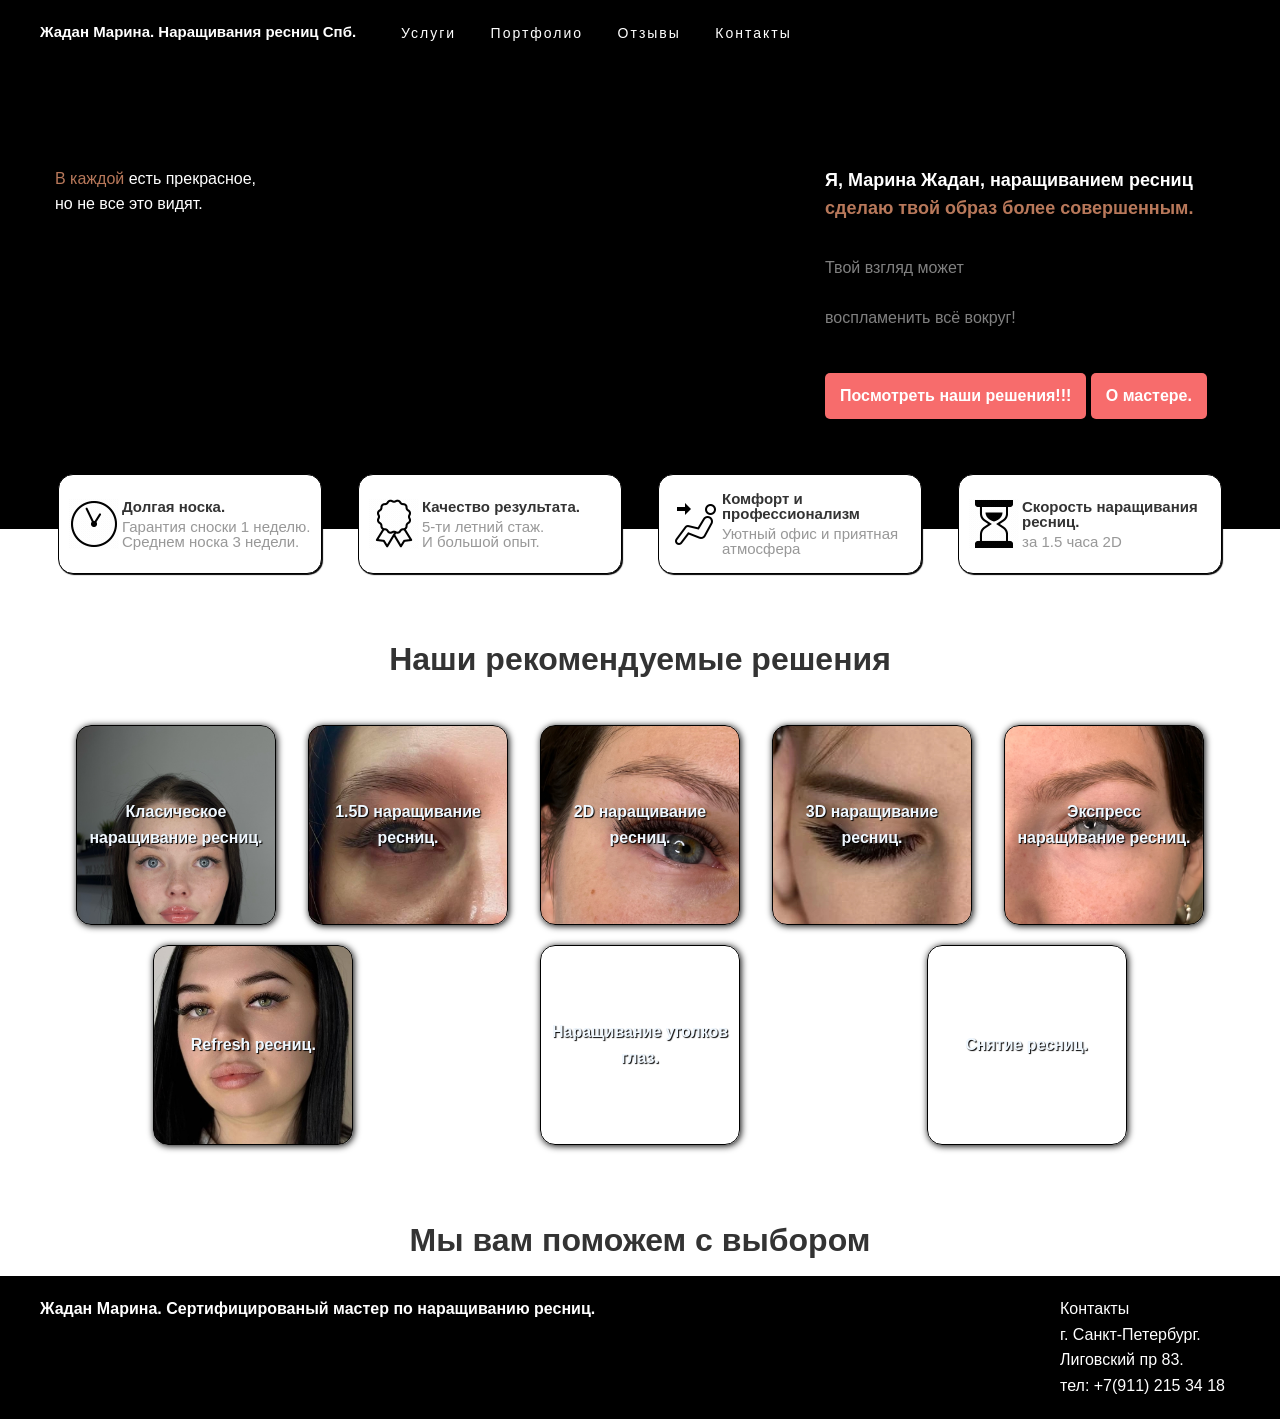
==== index.html @ cf927e95 "add new pages" ====
<!DOCTYPE html>
<html lang="ru">
  <head>
    <meta charset="UTF-8" />
    <meta name="viewport" content="width=device-width, initial-scale=1.0" />
    <title>
      Жадан Марина. Сертифицированый мастер по наращиванию ресниц в Спб. Центр
    </title>
    <link rel="stylesheet" href="style.css" />
  </head>
  <body>
    <header>
      <div class="wrapper headerWrapper">
        <p class="logo">
          <strong>Жадан Марина. Наращивания ресниц Спб.</strong>
        </p>
        <nav>
          <button class="burger">меню</button>
          <ul class="menu">
            <li>
              <a href="price.html" title="link to services page">Услуги</a>
            </li>
            <li><a href="#portfolio">Портфолио</a></li>
            <li><a href="#otzyvy">Отзывы</a></li>
            <li><a href="#contacts">Контакты</a></li>
          </ul>
        </nav>
      </div>
    </header>

    <div class="heroCont">
      <div class="wrapper">
        <section class="hero">
          <p>
            <span class="textOrange">В каждой</span> есть прекрасное,<br />
            но не все это видят.
          </p>
          <div class="heroContainer">
            <h1 class="heroTitle">
              Я, Марина Жадан, наращиванием ресниц
              <span class="textOrange"
                >сделаю твой образ более совершенным.</span
              >
            </h1>

            <p class="heroDescription">
              Твой взгляд может<br />
              воспламенить всё вокруг!
            </p>
            <a href="#master" class="cta-button btn"
              >Посмотреть наши решения!!!</a
            >
            <a href="#" class="btn">О мастере.</a>
          </div>
        </section>
      </div>
    </div>
    <div class="cont">
      <section class="benefits">
        <h2>Наши преимущества.</h2>
        <div class="benefit">
          <h3>Долгая носка.</h3>
          <p>
            Гарантия сноски 1 неделю. <br />
            Среднем носка 3 недели.
          </p>
        </div>
        <div class="benefit">
          <h3>Качество результата.</h3>
          <p>
            5-ти летний стаж. <br />
            И большой опыт.
          </p>
        </div>
        <div class="benefit">
          <h3>Комфорт и профессионализм</h3>
          <p>Уютный офис и приятная атмосфера</p>
        </div>
        <div class="benefit">
          <h3>Скорость наращивания ресниц.</h3>
          <p>за 1.5 часа 2D</p>
        </div>
      </section>
    </div>
    <div class="cont">
      <section class="myWorck">
        <h2>Наши рекомендуемые решения</h2>
        <article class="myWorckItems">
          <a href="#" title="Класическое наращивание ресниц.">
            Класическое наращивание ресниц.
          </a>
        </article>
        <article class="myWorckItems">
          <a href="#" title="1.5D наращивание ресниц.">
            1.5D наращивание ресниц.
          </a>
        </article>
        <article class="myWorckItems">
          <a href="#" title="2D наращивание ресниц.">
            2D наращивание ресниц.
          </a>
        </article>
        <article class="myWorckItems">
          <a href="#" title="3D наращивание ресниц.">
            3D наращивание ресниц.
          </a>
        </article>
        <article class="myWorckItems">
          <a href="#" title="Экспресс наращивание ресниц.">
            Экспресс наращивание ресниц.
          </a>
        </article>
        <article class="myWorckItems">
          <a href="#" title="Refresh ресниц.">Refresh ресниц.</a>
        </article>
        <article class="myWorckItems">
          <a href="#" title="Наращивание уголков глаз."
            >Наращивание уголков глаз.</a
          >
        </article>
        <article class="myWorckItems">
          <a href="#" title="Снятие ресниц.">Снятие ресниц.</a>
        </article>
      </section>
    </div>

    <section class="help">
      <h2>Мы вам поможем с выбором</h2>
      <!-- Здесь может быть форма или дополнительный контент -->
    </section>

    <footer>
      <div class="contact cont">
        <h2>Жадан Марина. Сертифицированый мастер по наращиванию ресниц.</h2>
        <div class="footerCont">
          <ul>
            <li>Контакты</li>
            <li>г. Санкт-Петербург.</li>
            <li>Лиговский пр 83.</li>
            <li><a href="tell:+79112153418">тел: +7(911) 215 34 18</a></li>
          </ul>
        </div>
      </div>
    </footer>
    <script src="./sc.js"></script>
  </body>
</html>
---- style.css ----
/* Общие стили */
* {
  margin: 0;
  padding: 0;
  box-sizing: border-box;
  word-wrap: break-word;
}

body {
  font-family: Arial, sans-serif;
  line-height: 1.6;
  color: #333;
}
.wrapper,
.cont {
  max-width: 1200px;
  margin: 0 auto;
}
/* Стили для шапки (header) */
header,
.heroCont {
  background-color: #000;
}
header {
  color: #fff;
  padding: 20px 15px;
  text-align: center;
  margin: 0;
}
.headerWrapper {
  display: flex;
  flex-wrap: wrap;
}

header .logo {
  margin-right: 30px;
  font-size: 15px;
}
.burger {
  display: none;
  padding: 10px 20px;
  cursor: pointer;
}
nav ul {
  list-style: none;
  height: 100%;
}

nav ul li {
  display: inline-block;

  height: 100%;
}

nav ul li a {
  color: #fff;
  text-decoration: none;
  font-size: 14px;
  padding: 0 15px;
  letter-spacing: 2px;
}
nav ul li a:hover {
  text-decoration: underline;
}
nav ul li a:active {
  text-decoration: underline;
  color: orange;
}
/* Стили для главного рекламного блока (hero) */
.hero .heroTitle {
  font-size: 18px;
}
.heroDescription {
  line-height: 50px;
  margin-bottom: 30px;
  opacity: 0.5;
}
.hero .textOrange {
  color: #b8785a;
}
.hero {
  color: #fff;
  text-align: center;
  padding: 100px 15px;
  display: flex;
  justify-content: space-between;
}

.heroContainer {
  text-align: left;
  width: 400px;
}
.hero h1 {
  font-size: 2.5rem;
  margin: 0 0 20px;
}

.hero > p {
  margin-bottom: 20px;
  text-align: left;
  align-self: self-start;
}

.hero .cta-button {
  margin-bottom: 10px;
}
.btn {
  background-color: #f76c6c;
  display: inline-block;
  text-decoration: none;
  font-weight: bold;
  padding: 10px 15px;
  color: #fff;
  border-radius: 5px;
}
.btn:hover {
  background-color: #e65c5c;
}

/* Стили для преимуществ (benefits) */
.benefits {
  background-color: #fff;
  text-align: center;

  position: relative;
  display: flex;
  justify-content: space-around;
}

.benefits h2 {
  font-size: 2rem;
  width: 1px;
  height: 1px;
  margin-bottom: 30px;
  overflow: hidden;
  position: absolute;
  top: 0;
  left: 0;
}

.benefits .benefit {
  display: inline-block;
  width: 22%;
  margin: 10px;
  box-shadow: 1px 1px 1px #000;
  border: 1px solid #000;
  border-radius: 15px;
  padding: 10px 10px 10px 63px;
  display: flex;
  flex-direction: column;
  text-align: center;
  justify-content: center;
  min-height: 100px;
  background-repeat: no-repeat;
  background-position-y: center;
  background-position-x: 10px;
  margin-top: -55px;
  background-color: #fff;
}
.benefit:nth-of-type(1) {
  background-image: url("./img/wot.gif");
}
.benefit:nth-of-type(2) {
  background-image: url("./img/quality.gif");
}
.benefit:nth-of-type(3) {
  background-image: url("./img/comfort.png");
}
.benefit:nth-of-type(4) {
  background-image: url("./img/watchspees.gif");
}
.benefits .benefit h3 {
  font-size: 15px;
  text-align: left;
  line-height: 15px;
  margin-bottom: 5px;
}
.benefits .benefit p {
  font-size: 15px;
  text-align: left;
  line-height: 15px;
  opacity: 0.5;
}

/* Стили для рекомендованных решений (recommendations) */
section.myWorck {
  text-align: center;
  padding: 50px 20px;
  display: flex;
  flex-wrap: wrap;
  justify-content: space-around;
}

section.myWorck h2 {
  font-size: 2rem;
  margin-bottom: 30px;
  width: 100%;
}

section.myWorck .myWorckItems {
  width: 200px;
  height: 200px;
  margin: 10px;
  border: 1px solid #000;
  border-radius: 15px;
  background-size: cover;
  box-shadow: 1px 1px 7px #000;
  transition: scale, 0.5s;
}
section.myWorck .myWorckItems > a {
  display: flex;
  flex-wrap: wrap;
  align-content: center;
  justify-content: center;
  width: 100%;
  height: 100%;
  text-decoration: none;
  color: aliceblue;
  font-weight: bold;
  text-shadow: 1px 1px 1px #000;
  padding: 10px;
}
section.myWorck .myWorckItems:hover {
  transform: scale(1.1);
}
section.myWorck .myWorckItems:nth-of-type(1) {
  background-image: url(./img/myWorck/klasichiskoe.jpg);
}
section.myWorck .myWorckItems:nth-of-type(2) {
  background-image: url(./img/myWorck/strelkaL.jpg);
}
section.myWorck .myWorckItems:nth-of-type(3) {
  background-image: url(./img/myWorck/2D.jpg);
}
section.myWorck .myWorckItems:nth-of-type(4) {
  background-image: url(./img/myWorck/3D.jpg);
}

section.myWorck .myWorckItems:nth-of-type(5) {
  background-image: url(./img/myWorck/express.jpg);
}
section.myWorck .myWorckItems:nth-of-type(6) {
  background-image: url(./img/myWorck/woterEffekt.jpg);
}
/* Стили для секции помощи (help) */
.help {
  background-color: #fff;
  text-align: center;
  padding: 10px;
}

.help h2 {
  font-size: 2rem;
}

/* Стили для футера (footer) */
footer {
  background-color: #000;
  color: #fff;
  text-align: center;
  padding: 20px;
}
.contact {
  display: flex;
  flex-wrap: wrap;
  justify-content: space-between;
}
.contact h2 {
  font-size: 16px;
}
.contact ul {
  list-style: none;
  text-align: left;
  margin-right: 15px;
}
.contact ul a {
  text-decoration: none;
  color: #fff;
}

.footerCont {
  display: flex;
}
/* services page style start */

.services {
  padding: 15px;
  display: flex;
  flex-wrap: wrap;
}
.rightBox {
  width: 50%;
  padding: 10px;
  padding: 15px 10px 1px 53px;
}
.rightBox ul {
  list-style: none;
}
.services h1 {
  margin-bottom: 10px;
  width: 100%;
}
.priceList {
  display: flex;
  justify-content: space-between;
  flex-wrap: wrap;
  width: 50%;
  list-style: none;
}
.priceList__item {
  width: 47%;
  border: 1px solid rgba(0, 0, 0, 0.5);
  border-radius: 15px;
  padding: 15px;
  text-align: right;
  margin-bottom: 25px;
  transition: transform 0.5s;
}
.priceList__item:hover {
  transform: scale(1.1);
}

.servicesItem,
.servicesPrice,
.setvicesTime {
  position: relative;
  font-size: 14px;
}
.setvicesTime {
  opacity: 0.5;
}
.servicesItem::before,
.servicesPrice:before,
.setvicesTime:before {
  position: absolute;
  padding: 0 10px 0 30px;
  height: 20px;
  background-repeat: no-repeat;
  display: block;
}

.servicesItem::before {
  content: "Обьем";
  background-image: url(./img/price/eye.svg);
}
.servicesPrice:before {
  content: "Стоимость";
  background-image: url(./img/price/money.svg);
}
.setvicesTime:before {
  content: "Время";
  background-image: url(./img/price/time.svg);
}
/* services page style end */
@media screen and (max-width: 1000px) {
  .servicesItem::before,
  .servicesPrice:before,
  .setvicesTime:before {
    padding: 0 10px 0 30px;
  }
  .priceList__item {
    width: 100%;
  }
  .priceList {
    justify-content: center;
  }
}
@media screen and (max-width: 820px) {
  .rightBox {
    width: 100%;
    padding: 15px 10px 20px 15px;
  }

  .priceList {
    width: 100%;
  }
  .hero > p {
    display: none;
  }
  .headerWrapper {
    justify-content: center;
  }
  header .logo {
    margin-right: 0;
  }
  header nav {
    margin-top: 20px;
  }
  .benefits {
    flex-wrap: wrap;
    padding: 15px;
  }
  .benefits .benefit {
    margin-top: 0;
    width: 45%;
  }
  .benefits h2 {
    display: block;
    width: 100%;
    height: auto;
    position: static;
  }
}
@media screen and (max-width: 600px) {
  .priceList {
    width: 100%;
  }
}
@media screen and (max-width: 480px) {
  nav ul li {
    padding: 10px 20px;
    margin-bottom: 10px;
    background-color: blueviolet;
  }
  nav ul li a {
    display: block;
  }
  header {
    padding: 15px 15px;
  }
  header nav {
    width: 100%;
    display: flex;
    flex-direction: column;
  }
  .burger {
    display: block;
    align-self: flex-end;
    font-size: 18px;
  }
  .menu {
    list-style: none;
    padding: 0;
    margin: 0;
    overflow: hidden;
    max-height: 0;
    opacity: 0;
    transform: translateY(-20px);
    transition: opacity 0.5s ease, transform 0.2s ease;
  }
  .menu.active {
    display: flex;
    max-height: 500px;
    opacity: 1;
    transform: translateY(0);
    flex-direction: column;
    margin-top: 10px;
  }
  section.myWorck .myWorckItems {
    width: 100%;
  }
  .benefits .benefit {
    width: 100%;
  }
  .benefits h2,
  section.myWorck h2,
  .help h2 {
    margin-bottom: 10px;
    font-size: 18px;
  }
  .hero {
    padding: 25px 15px;
  }
  section.myWorck {
    padding: 10px 20px;
  }
  .contact {
    justify-content: center;
  }
  .contact h2 {
    margin-bottom: 20px;
  }
}
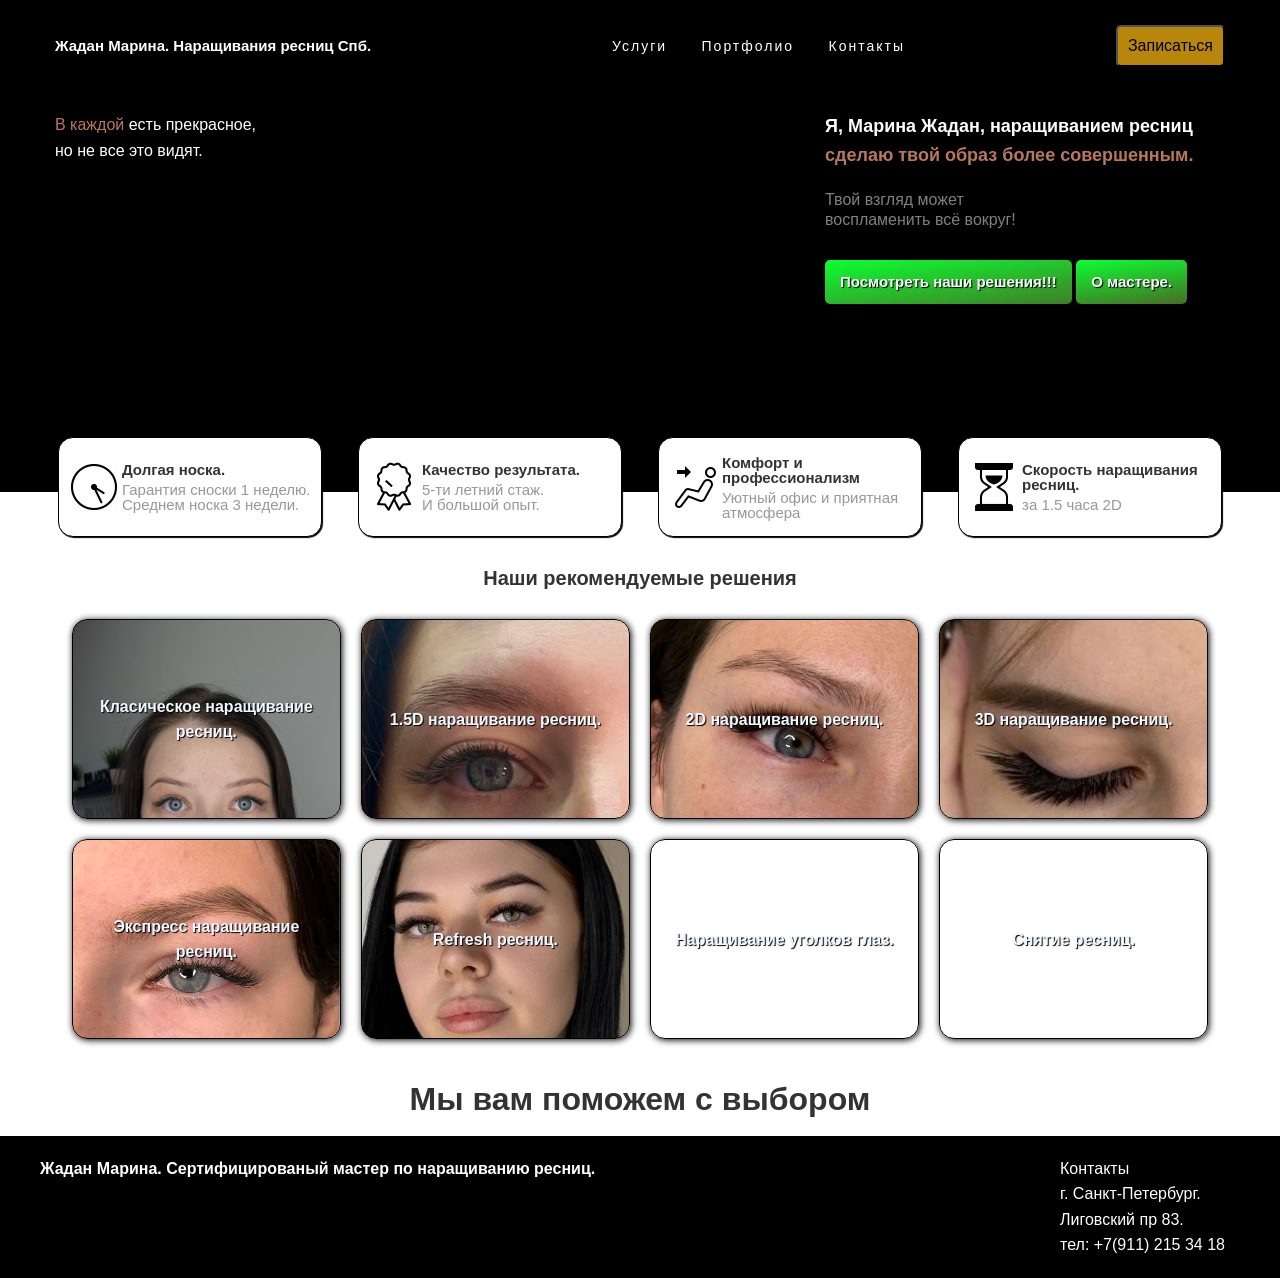
==== commit 56b00cd2: "add" ====
--- a/index.html
+++ b/index.html
@@ -14,22 +14,23 @@
         <p class="logo">
           <strong>Жадан Марина. Наращивания ресниц Спб.</strong>
         </p>
+
         <nav>
           <button class="burger">меню</button>
           <ul class="menu">
             <li>
               <a href="price.html" title="link to services page">Услуги</a>
             </li>
-            <li><a href="#portfolio">Портфолио</a></li>
-            <li><a href="#otzyvy">Отзывы</a></li>
-            <li><a href="#contacts">Контакты</a></li>
+            <li><a href="gallery.html">Портфолио</a></li>
+            <li><a href="contact.html">Контакты</a></li>
           </ul>
         </nav>
+        <button class="addTask">Записаться</button>
       </div>
     </header>
 
     <div class="heroCont">
-      <div class="wrapper">
+      <div class="cont">
         <section class="hero">
           <p>
             <span class="textOrange">В каждой</span> есть прекрасное,<br />
@@ -57,7 +58,7 @@
     </div>
     <div class="cont">
       <section class="benefits">
-        <h2>Наши преимущества.</h2>
+        <h2 id="master">Наши преимущества.</h2>
         <div class="benefit">
           <h3>Долгая носка.</h3>
           <p>
@@ -142,6 +143,20 @@
         </div>
       </div>
     </footer>
+
+    <!-- модальное окно -->
+    <article class="modal">
+      <div class="modalCont">
+        <form action="#">
+          <span>X</span>
+          <label for="number"
+            >Введите номер телефона и мы вам передзвоним.</label
+          >
+          <input type="number" name="number" id="number" required />
+          <button type="submit">Отправить</button>
+        </form>
+      </div>
+    </article>
     <script src="./sc.js"></script>
   </body>
 </html>
--- a/style.css
+++ b/style.css
@@ -30,11 +30,16 @@
 .headerWrapper {
   display: flex;
   flex-wrap: wrap;
+  justify-content: space-between;
+  padding: 0 15px;
 }
 
 header .logo {
   margin-right: 30px;
   font-size: 15px;
+  display: flex;
+  align-content: center;
+  flex-wrap: wrap;
 }
 .burger {
   display: none;
@@ -43,20 +48,18 @@
 }
 nav ul {
   list-style: none;
-  height: 100%;
 }
 
 nav ul li {
   display: inline-block;
-
-  height: 100%;
 }
 
 nav ul li a {
+  display: inline-block;
   color: #fff;
   text-decoration: none;
   font-size: 14px;
-  padding: 0 15px;
+  padding: 15px;
   letter-spacing: 2px;
 }
 nav ul li a:hover {
@@ -71,7 +74,7 @@
   font-size: 18px;
 }
 .heroDescription {
-  line-height: 50px;
+  line-height: 20px;
   margin-bottom: 30px;
   opacity: 0.5;
 }
@@ -81,9 +84,10 @@
 .hero {
   color: #fff;
   text-align: center;
-  padding: 100px 15px;
+  padding: 20px 15px 70px 15px;
   display: flex;
   justify-content: space-between;
+  min-height: 400px;
 }
 
 .heroContainer {
@@ -105,16 +109,41 @@
   margin-bottom: 10px;
 }
 .btn {
-  background-color: #f76c6c;
+  background: rgb(12, 255, 49);
+  background: linear-gradient(
+    172deg,
+    rgba(12, 255, 49, 1) 0%,
+    rgba(87, 70, 34, 1) 25%,
+    rgba(76, 201, 97, 1) 45%,
+    rgba(195, 97, 66, 1) 64%,
+    rgba(132, 214, 174, 0.8) 85%,
+    rgba(24, 8, 166, 0.8) 100%
+  );
+  background-size: 800% 400%;
+  animation: gradientAnimation 10s ease infinite;
   display: inline-block;
   text-decoration: none;
   font-weight: bold;
   padding: 10px 15px;
   color: #fff;
   border-radius: 5px;
+  font-size: 15px;
+  text-shadow: 1px 1px 1px #000;
 }
 .btn:hover {
   background-color: #e65c5c;
+  transform: scale(1.03);
+}
+@keyframes gradientAnimation {
+  0% {
+    background-position: 0% 50%;
+  }
+  50% {
+    background-position: 100% 50%;
+  }
+  100% {
+    background-position: 0% 50%;
+  }
 }
 
 /* Стили для преимуществ (benefits) */
@@ -185,20 +214,20 @@
 /* Стили для рекомендованных решений (recommendations) */
 section.myWorck {
   text-align: center;
-  padding: 50px 20px;
-  display: flex;
-  flex-wrap: wrap;
-  justify-content: space-around;
+  padding: 15px;
+  display: flex;
+  flex-wrap: wrap;
+  justify-content: center;
 }
 
 section.myWorck h2 {
-  font-size: 2rem;
-  margin-bottom: 30px;
+  font-size: 20px;
+  margin-bottom: 15px;
   width: 100%;
 }
 
 section.myWorck .myWorckItems {
-  width: 200px;
+  width: 23%;
   height: 200px;
   margin: 10px;
   border: 1px solid #000;
@@ -280,6 +309,7 @@
 
 .footerCont {
   display: flex;
+  font-size: 16px;
 }
 /* services page style start */
 
@@ -352,6 +382,29 @@
   background-image: url(./img/price/time.svg);
 }
 /* services page style end */
+/* gallery pages style start */
+.gallery {
+  display: flex;
+  flex-wrap: wrap;
+  justify-content: center;
+  gap: 10px;
+  padding: 10px;
+}
+.gallery img {
+  max-width: 100%;
+  height: auto;
+
+  transition: opacity 0.3s ease-in-out;
+}
+
+.gallery-item {
+  width: calc(20% - 10px);
+  display: flex;
+  align-items: stretch;
+  overflow: hidden;
+  background: #f0f0f0;
+}
+/* gallery pages style end */
 @media screen and (max-width: 1000px) {
   .servicesItem::before,
   .servicesPrice:before,
@@ -370,7 +423,9 @@
     width: 100%;
     padding: 15px 10px 20px 15px;
   }
-
+  .gallery-item {
+    width: calc(25% - 10px);
+  }
   .priceList {
     width: 100%;
   }
@@ -405,8 +460,14 @@
   .priceList {
     width: 100%;
   }
+  .gallery-item {
+    width: calc(33.33% - 10px);
+  }
 }
 @media screen and (max-width: 480px) {
+  .gallery-item {
+    width: calc(50% - 10px);
+  }
   nav ul li {
     padding: 10px 20px;
     margin-bottom: 10px;
@@ -470,4 +531,75 @@
   .contact h2 {
     margin-bottom: 20px;
   }
-}
+  .modal form {
+    padding: 45px !important;
+  }
+}
+
+/* модал */
+.addTask {
+  align-self: center;
+  font-size: 16px;
+  padding: 10px;
+  border-radius: 5px;
+  background-color: darkgoldenrod;
+  outline: none;
+  cursor: pointer;
+}
+.addTask:hover {
+  transform: scale(1.02);
+}
+
+.modal {
+  display: none;
+  position: absolute;
+  top: 0;
+  left: 0;
+  bottom: 0;
+  right: 0;
+  z-index: 1;
+}
+.modalCont {
+  max-width: 1200px;
+  margin: 0 auto;
+  display: flex;
+  justify-content: center;
+  align-items: center;
+  height: 100%;
+}
+.modal form {
+  background-color: #e4dede;
+  display: flex;
+  flex-wrap: wrap;
+  align-content: center;
+  max-width: 600px;
+  min-height: 150px;
+  padding: 30px;
+  border: 1px solid #000;
+  position: relative;
+  border-radius: 15px;
+}
+.modal form label {
+  width: 100%;
+}
+.modal #number {
+  padding: 10px;
+  width: 80%;
+  border-top-left-radius: 10px;
+  border-bottom-left-radius: 10px;
+}
+.modal button {
+  width: 20%;
+  background-color: darkgoldenrod;
+  border-top-right-radius: 10px;
+  border-bottom-right-radius: 10px;
+}
+.modal form span {
+  position: absolute;
+  right: 10px;
+  top: 10px;
+  padding: 5px 15px;
+  cursor: pointer;
+  border: 1px solid #000;
+  border-radius: 50%;
+}
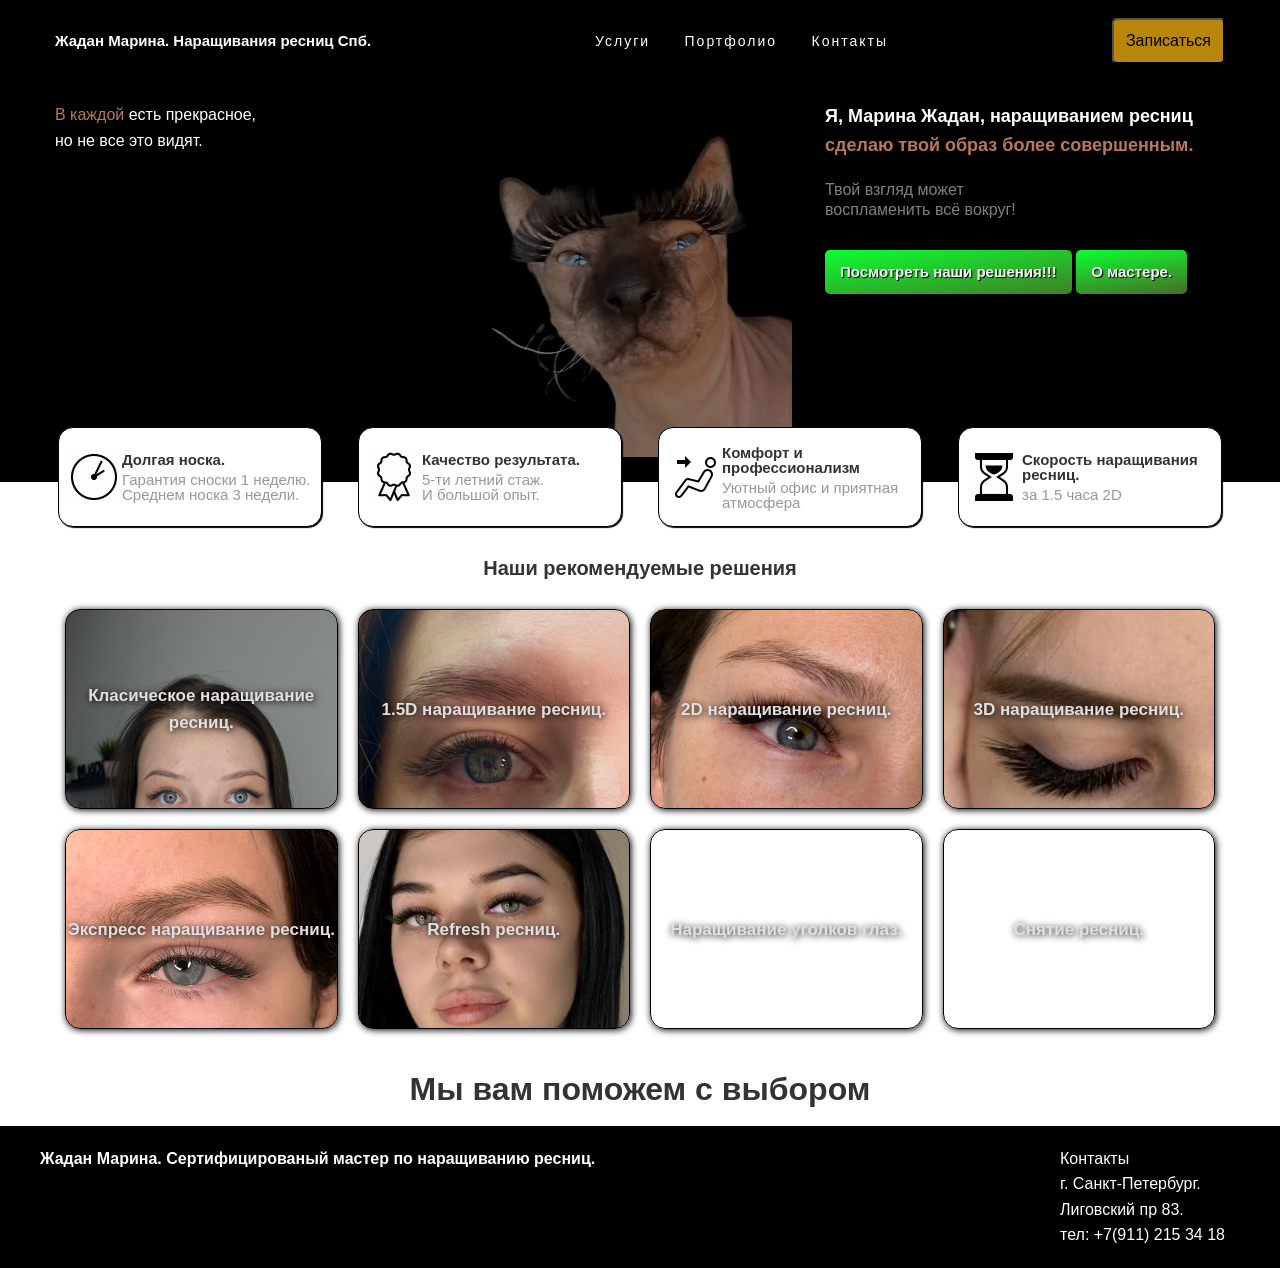
==== commit de8aa9c6: "new v" ====
--- a/index.html
+++ b/index.html
@@ -48,10 +48,10 @@
               Твой взгляд может<br />
               воспламенить всё вокруг!
             </p>
-            <a href="#master" class="cta-button btn"
+            <a href="gallery.html" class="cta-button btn"
               >Посмотреть наши решения!!!</a
             >
-            <a href="#" class="btn">О мастере.</a>
+            <a href="info.html" class="btn">О мастере.</a>
           </div>
         </section>
       </div>
@@ -86,42 +86,14 @@
     <div class="cont">
       <section class="myWorck">
         <h2>Наши рекомендуемые решения</h2>
-        <article class="myWorckItems">
-          <a href="#" title="Класическое наращивание ресниц.">
-            Класическое наращивание ресниц.
-          </a>
-        </article>
-        <article class="myWorckItems">
-          <a href="#" title="1.5D наращивание ресниц.">
-            1.5D наращивание ресниц.
-          </a>
-        </article>
-        <article class="myWorckItems">
-          <a href="#" title="2D наращивание ресниц.">
-            2D наращивание ресниц.
-          </a>
-        </article>
-        <article class="myWorckItems">
-          <a href="#" title="3D наращивание ресниц.">
-            3D наращивание ресниц.
-          </a>
-        </article>
-        <article class="myWorckItems">
-          <a href="#" title="Экспресс наращивание ресниц.">
-            Экспресс наращивание ресниц.
-          </a>
-        </article>
-        <article class="myWorckItems">
-          <a href="#" title="Refresh ресниц.">Refresh ресниц.</a>
-        </article>
-        <article class="myWorckItems">
-          <a href="#" title="Наращивание уголков глаз."
-            >Наращивание уголков глаз.</a
-          >
-        </article>
-        <article class="myWorckItems">
-          <a href="#" title="Снятие ресниц.">Снятие ресниц.</a>
-        </article>
+        <article class="myWorckItems">Класическое наращивание ресниц.</article>
+        <article class="myWorckItems">1.5D наращивание ресниц.</article>
+        <article class="myWorckItems">2D наращивание ресниц.</article>
+        <article class="myWorckItems">3D наращивание ресниц.</article>
+        <article class="myWorckItems">Экспресс наращивание ресниц.</article>
+        <article class="myWorckItems">Refresh ресниц.</article>
+        <article class="myWorckItems">Наращивание уголков глаз.</article>
+        <article class="myWorckItems">Снятие ресниц.</article>
       </section>
     </div>
 
--- a/style.css
+++ b/style.css
@@ -5,7 +5,16 @@
   box-sizing: border-box;
   word-wrap: break-word;
 }
-
+ul {
+  list-style: none;
+}
+a {
+  text-decoration: none;
+}
+img {
+  max-width: 100%;
+  height: auto;
+}
 body {
   font-family: Arial, sans-serif;
   line-height: 1.6;
@@ -21,9 +30,10 @@
 .heroCont {
   background-color: #000;
 }
+
 header {
   color: #fff;
-  padding: 20px 15px;
+
   text-align: center;
   margin: 0;
 }
@@ -31,11 +41,10 @@
   display: flex;
   flex-wrap: wrap;
   justify-content: space-between;
-  padding: 0 15px;
+  padding: 15px;
 }
 
 header .logo {
-  margin-right: 30px;
   font-size: 15px;
   display: flex;
   align-content: center;
@@ -88,8 +97,23 @@
   display: flex;
   justify-content: space-between;
   min-height: 400px;
-}
-
+  position: relative;
+  z-index: 1000;
+}
+
+.hero::before {
+  content: "";
+  position: absolute;
+  top: 0;
+  right: 0;
+  bottom: 0;
+  left: 0;
+  background-image: url(./img/cat.png);
+  background-repeat: no-repeat;
+  z-index: -1;
+  opacity: 0.5;
+  background-position: center;
+}
 .heroContainer {
   text-align: left;
   width: 400px;
@@ -152,6 +176,7 @@
   text-align: center;
 
   position: relative;
+  z-index: 1111;
   display: flex;
   justify-content: space-around;
 }
@@ -227,28 +252,24 @@
 }
 
 section.myWorck .myWorckItems {
-  width: 23%;
+  width: calc(25% - 20px);
   height: 200px;
   margin: 10px;
   border: 1px solid #000;
   border-radius: 15px;
   background-size: cover;
   box-shadow: 1px 1px 7px #000;
+  text-shadow: 1px 1px 7px #000;
   transition: scale, 0.5s;
-}
-section.myWorck .myWorckItems > a {
-  display: flex;
-  flex-wrap: wrap;
-  align-content: center;
+  font-size: 17px;
+  display: flex;
+  align-items: center;
   justify-content: center;
-  width: 100%;
-  height: 100%;
-  text-decoration: none;
-  color: aliceblue;
+  flex-wrap: wrap;
+  color: #e4dede;
   font-weight: bold;
-  text-shadow: 1px 1px 1px #000;
-  padding: 10px;
-}
+}
+
 section.myWorck .myWorckItems:hover {
   transform: scale(1.1);
 }
@@ -306,13 +327,11 @@
   text-decoration: none;
   color: #fff;
 }
-
 .footerCont {
   display: flex;
   font-size: 16px;
 }
 /* services page style start */
-
 .services {
   padding: 15px;
   display: flex;
@@ -349,7 +368,6 @@
 .priceList__item:hover {
   transform: scale(1.1);
 }
-
 .servicesItem,
 .servicesPrice,
 .setvicesTime {
@@ -368,7 +386,6 @@
   background-repeat: no-repeat;
   display: block;
 }
-
 .servicesItem::before {
   content: "Обьем";
   background-image: url(./img/price/eye.svg);
@@ -396,7 +413,6 @@
 
   transition: opacity 0.3s ease-in-out;
 }
-
 .gallery-item {
   width: calc(20% - 10px);
   display: flex;
@@ -404,7 +420,194 @@
   overflow: hidden;
   background: #f0f0f0;
 }
-/* gallery pages style end */
+/* модал start*/
+.addTask {
+  align-self: center;
+  font-size: 16px;
+  padding: 12px;
+  border-radius: 5px;
+  background-color: darkgoldenrod;
+  outline: none;
+  cursor: pointer;
+}
+.addTask:hover {
+  transform: scale(1.02);
+}
+.modal {
+  display: none;
+  position: absolute;
+  top: 0;
+  left: 0;
+  bottom: 0;
+  right: 0;
+  z-index: 1;
+}
+.modalCont {
+  max-width: 1200px;
+  margin: 0 auto;
+  display: flex;
+  justify-content: center;
+  align-items: center;
+  height: 100%;
+}
+.modal form {
+  background-color: #e4dede;
+  display: flex;
+  flex-wrap: wrap;
+  align-content: center;
+  max-width: 600px;
+  min-height: 150px;
+  padding: 30px;
+  border: 1px solid #000;
+  position: relative;
+  border-radius: 15px;
+}
+.modal form label {
+  width: 100%;
+}
+.modal #number {
+  padding: 10px;
+  width: 70%;
+  border-top-left-radius: 10px;
+  border-bottom-left-radius: 10px;
+}
+.modal button {
+  width: 30%;
+  background-color: darkgoldenrod;
+  border-top-right-radius: 10px;
+  border-bottom-right-radius: 10px;
+}
+.modal form span {
+  position: absolute;
+  right: 10px;
+  top: -23px;
+  padding: 5px 15px;
+  cursor: pointer;
+  border: 1px solid #000;
+  border-radius: 50%;
+  background-color: blanchedalmond;
+}
+/* modal end */
+/* pages contact  start */
+.contactCont {
+  padding: 15px;
+  display: flex;
+  flex-wrap: wrap;
+  justify-content: space-between;
+}
+.contactCont > div:nth-of-type(1),
+.contactCont > div:nth-of-type(2) {
+  width: 50%;
+}
+.contactCont > div:nth-of-type(2) {
+  display: flex;
+  flex-direction: column;
+  align-items: center;
+}
+.map {
+  width: 100%;
+}
+
+.contact-info,
+.contact-form,
+.social-media,
+.working-hours {
+  margin-bottom: 30px;
+}
+.contact-info p,
+.working-hours p {
+  margin: 5px 0;
+}
+.contact-form label {
+  display: block;
+  margin-bottom: 8px;
+  font-weight: 500;
+}
+.contact-form input,
+.contact-form textarea {
+  width: 100%;
+  padding: 12px;
+  margin-bottom: 15px;
+  border: 1px solid #ccc;
+  border-radius: 5px;
+  font-size: 16px;
+}
+.contact-form button {
+  padding: 12px 20px;
+  background-color: #3498db;
+  color: #fff;
+  border: none;
+  border-radius: 5px;
+  cursor: pointer;
+  font-size: 16px;
+  transition: background-color 0.3s ease;
+}
+.contact-form button:hover {
+  background-color: #2980b9;
+}
+.social-media a {
+  margin-right: 10px;
+  text-decoration: none;
+  color: #3498db;
+  font-size: 18px;
+  transition: color 0.3s ease;
+}
+.social-media a:hover {
+  color: #2980b9;
+}
+.map {
+  margin-top: 20px;
+}
+iframe {
+  width: 100%;
+  border: 0;
+  height: 300px;
+  border-radius: 8px;
+}
+
+/* страница профиля начало */
+.infoCont {
+  background-color: #edeef0;
+}
+.profileCont {
+  display: flex;
+  align-items: self-start;
+  gap: 10px;
+  padding: 15px;
+}
+.profileImg {
+  width: 25%;
+}
+.profileInfo {
+  width: 75%;
+}
+.profileImg,
+.profileInfo {
+  padding: 15px;
+  background-color: #fff;
+  border-radius: 5px;
+  box-shadow: 0 0 3px #000;
+}
+.profileInfo h1 {
+  font-size: 20px;
+  margin-bottom: 10px;
+}
+.profileInfo p {
+  font-size: 18px;
+  opacity: 0.8;
+  margin-top: 10px;
+  line-height: 24px;
+}
+.profileInfo__sertifikat {
+  display: flex;
+  flex-wrap: wrap;
+}
+.profileInfo__sertifikat li {
+  width: calc(25% - 20px);
+  margin: 10px;
+}
+/* страница профиля начало */
+
 @media screen and (max-width: 1000px) {
   .servicesItem::before,
   .servicesPrice:before,
@@ -418,7 +621,17 @@
     justify-content: center;
   }
 }
-@media screen and (max-width: 820px) {
+@media screen and (max-width: 830px) {
+  section.myWorck .myWorckItems {
+    width: calc(33.33% - 20px);
+  }
+  .contactCont > div:nth-of-type(1),
+  .contactCont > div:nth-of-type(2) {
+    width: 100%;
+  }
+  .contactCont {
+    text-align: center;
+  }
   .rightBox {
     width: 100%;
     padding: 15px 10px 20px 15px;
@@ -429,17 +642,22 @@
   .priceList {
     width: 100%;
   }
+  .hero {
+    justify-content: center;
+    padding: 20px 15px 15px 15px;
+    min-height: 240px;
+  }
   .hero > p {
     display: none;
   }
   .headerWrapper {
     justify-content: center;
-  }
-  header .logo {
-    margin-right: 0;
-  }
+    flex-direction: column;
+    align-items: center;
+  }
+
   header nav {
-    margin-top: 20px;
+    margin-bottom: 10px;
   }
   .benefits {
     flex-wrap: wrap;
@@ -457,6 +675,19 @@
   }
 }
 @media screen and (max-width: 600px) {
+  .profileCont {
+    flex-direction: column;
+    align-items: center;
+  }
+  .profileImg {
+    width: 50%;
+  }
+  .profileInfo {
+    width: 90%;
+  }
+  section.myWorck .myWorckItems {
+    width: calc(50% - 20px);
+  }
   .priceList {
     width: 100%;
   }
@@ -465,6 +696,23 @@
   }
 }
 @media screen and (max-width: 480px) {
+  .profileInfo {
+    width: 100%;
+  }
+  header .logo {
+    margin-bottom: 10px;
+  }
+  .addTask {
+    position: absolute;
+    left: 14px;
+    top: 50px;
+  }
+  .headerWrapper {
+    position: relative;
+  }
+  section.myWorck .myWorckItems {
+    width: calc(100% - 20px);
+  }
   .gallery-item {
     width: calc(50% - 10px);
   }
@@ -476,9 +724,7 @@
   nav ul li a {
     display: block;
   }
-  header {
-    padding: 15px 15px;
-  }
+
   header nav {
     width: 100%;
     display: flex;
@@ -532,74 +778,6 @@
     margin-bottom: 20px;
   }
   .modal form {
-    padding: 45px !important;
-  }
-}
-
-/* модал */
-.addTask {
-  align-self: center;
-  font-size: 16px;
-  padding: 10px;
-  border-radius: 5px;
-  background-color: darkgoldenrod;
-  outline: none;
-  cursor: pointer;
-}
-.addTask:hover {
-  transform: scale(1.02);
-}
-
-.modal {
-  display: none;
-  position: absolute;
-  top: 0;
-  left: 0;
-  bottom: 0;
-  right: 0;
-  z-index: 1;
-}
-.modalCont {
-  max-width: 1200px;
-  margin: 0 auto;
-  display: flex;
-  justify-content: center;
-  align-items: center;
-  height: 100%;
-}
-.modal form {
-  background-color: #e4dede;
-  display: flex;
-  flex-wrap: wrap;
-  align-content: center;
-  max-width: 600px;
-  min-height: 150px;
-  padding: 30px;
-  border: 1px solid #000;
-  position: relative;
-  border-radius: 15px;
-}
-.modal form label {
-  width: 100%;
-}
-.modal #number {
-  padding: 10px;
-  width: 80%;
-  border-top-left-radius: 10px;
-  border-bottom-left-radius: 10px;
-}
-.modal button {
-  width: 20%;
-  background-color: darkgoldenrod;
-  border-top-right-radius: 10px;
-  border-bottom-right-radius: 10px;
-}
-.modal form span {
-  position: absolute;
-  right: 10px;
-  top: 10px;
-  padding: 5px 15px;
-  cursor: pointer;
-  border: 1px solid #000;
-  border-radius: 50%;
-}
+    padding: 10px !important;
+  }
+}
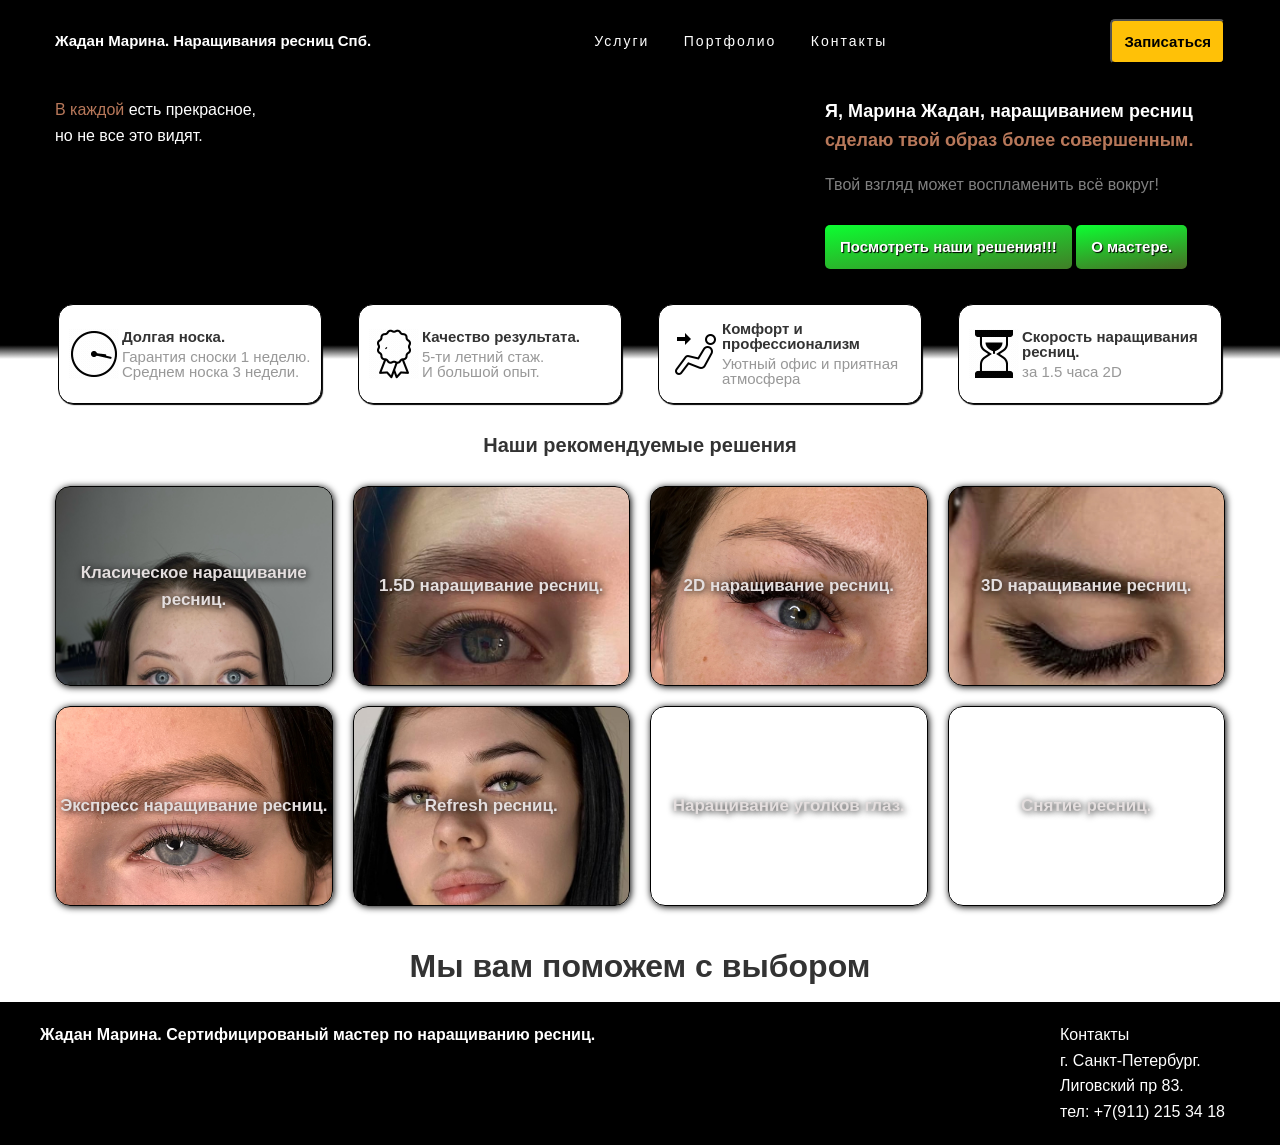
==== commit b431d2b6: "d d" ====
--- a/index.html
+++ b/index.html
@@ -1,134 +1,133 @@
-<!DOCTYPE html>
-<html lang="ru">
-  <head>
-    <meta charset="UTF-8" />
-    <meta name="viewport" content="width=device-width, initial-scale=1.0" />
-    <title>
-      Жадан Марина. Сертифицированый мастер по наращиванию ресниц в Спб. Центр
-    </title>
-    <link rel="stylesheet" href="style.css" />
-  </head>
-  <body>
-    <header>
-      <div class="wrapper headerWrapper">
-        <p class="logo">
-          <strong>Жадан Марина. Наращивания ресниц Спб.</strong>
-        </p>
-
-        <nav>
-          <button class="burger">меню</button>
-          <ul class="menu">
-            <li>
-              <a href="price.html" title="link to services page">Услуги</a>
-            </li>
-            <li><a href="gallery.html">Портфолио</a></li>
-            <li><a href="contact.html">Контакты</a></li>
-          </ul>
-        </nav>
-        <button class="addTask">Записаться</button>
-      </div>
-    </header>
-
-    <div class="heroCont">
-      <div class="cont">
-        <section class="hero">
-          <p>
-            <span class="textOrange">В каждой</span> есть прекрасное,<br />
-            но не все это видят.
-          </p>
-          <div class="heroContainer">
-            <h1 class="heroTitle">
-              Я, Марина Жадан, наращиванием ресниц
-              <span class="textOrange"
-                >сделаю твой образ более совершенным.</span
-              >
-            </h1>
-
-            <p class="heroDescription">
-              Твой взгляд может<br />
-              воспламенить всё вокруг!
-            </p>
-            <a href="gallery.html" class="cta-button btn"
-              >Посмотреть наши решения!!!</a
-            >
-            <a href="info.html" class="btn">О мастере.</a>
-          </div>
-        </section>
-      </div>
-    </div>
-    <div class="cont">
-      <section class="benefits">
-        <h2 id="master">Наши преимущества.</h2>
-        <div class="benefit">
-          <h3>Долгая носка.</h3>
-          <p>
-            Гарантия сноски 1 неделю. <br />
-            Среднем носка 3 недели.
-          </p>
-        </div>
-        <div class="benefit">
-          <h3>Качество результата.</h3>
-          <p>
-            5-ти летний стаж. <br />
-            И большой опыт.
-          </p>
-        </div>
-        <div class="benefit">
-          <h3>Комфорт и профессионализм</h3>
-          <p>Уютный офис и приятная атмосфера</p>
-        </div>
-        <div class="benefit">
-          <h3>Скорость наращивания ресниц.</h3>
-          <p>за 1.5 часа 2D</p>
-        </div>
-      </section>
-    </div>
-    <div class="cont">
-      <section class="myWorck">
-        <h2>Наши рекомендуемые решения</h2>
-        <article class="myWorckItems">Класическое наращивание ресниц.</article>
-        <article class="myWorckItems">1.5D наращивание ресниц.</article>
-        <article class="myWorckItems">2D наращивание ресниц.</article>
-        <article class="myWorckItems">3D наращивание ресниц.</article>
-        <article class="myWorckItems">Экспресс наращивание ресниц.</article>
-        <article class="myWorckItems">Refresh ресниц.</article>
-        <article class="myWorckItems">Наращивание уголков глаз.</article>
-        <article class="myWorckItems">Снятие ресниц.</article>
-      </section>
-    </div>
-
-    <section class="help">
-      <h2>Мы вам поможем с выбором</h2>
-      <!-- Здесь может быть форма или дополнительный контент -->
-    </section>
-
-    <footer>
-      <div class="contact cont">
-        <h2>Жадан Марина. Сертифицированый мастер по наращиванию ресниц.</h2>
-        <div class="footerCont">
-          <ul>
-            <li>Контакты</li>
-            <li>г. Санкт-Петербург.</li>
-            <li>Лиговский пр 83.</li>
-            <li><a href="tell:+79112153418">тел: +7(911) 215 34 18</a></li>
-          </ul>
-        </div>
-      </div>
-    </footer>
-
-    <!-- модальное окно -->
-    <article class="modal">
-      <div class="modalCont">
-        <form action="#">
-          <span>X</span>
-          <label for="number"
-            >Введите номер телефона и мы вам передзвоним.</label
-          >
-          <input type="number" name="number" id="number" required />
-          <button type="submit">Отправить</button>
-        </form>
-      </div>
-    </article>
-    <script src="./sc.js"></script>
-  </body>
-</html>
+<!DOCTYPE html>
+<html lang="ru">
+  <head>
+    <meta charset="UTF-8" />
+    <meta name="viewport" content="width=device-width, initial-scale=1.0" />
+    <title>
+      Жадан Марина. Сертифицированый мастер по наращиванию ресниц в Спб. Центр
+    </title>
+    <link rel="stylesheet" href="style.css" />
+  </head>
+  <body>
+    <header>
+      <div class="wrapper headerWrapper">
+        <p class="logo">
+          <strong>Жадан Марина. Наращивания ресниц Спб.</strong>
+        </p>
+
+        <nav>
+          <button class="burger">меню</button>
+          <ul class="menu">
+            <li>
+              <a href="price.html" title="link to services page">Услуги</a>
+            </li>
+            <li><a href="gallery.html">Портфолио</a></li>
+            <li><a href="contact.html">Контакты</a></li>
+          </ul>
+        </nav>
+        <button class="addTask">Записаться</button>
+      </div>
+    </header>
+
+    <div class="heroCont">
+      <div class="cont">
+        <section class="hero">
+          <p>
+            <span class="textOrange">В каждой</span> есть прекрасное,<br />
+            но не все это видят.
+          </p>
+          <div class="heroContainer">
+            <h1 class="heroTitle">
+              Я, Марина Жадан, наращиванием ресниц
+              <span class="textOrange"
+                >сделаю твой образ более совершенным.</span
+              >
+            </h1>
+
+            <p class="heroDescription">
+              Твой взгляд может воспламенить всё вокруг!
+            </p>
+            <a href="gallery.html" class="cta-button btn"
+              >Посмотреть наши решения!!!</a
+            >
+            <a href="info.html" class="btn">О мастере.</a>
+          </div>
+        </section>
+      </div>
+    </div>
+    <div class="cont">
+      <section class="benefits">
+        <h2 id="master">Наши преимущества.</h2>
+        <div class="benefit">
+          <h3>Долгая носка.</h3>
+          <p>
+            Гарантия сноски 1 неделю. <br />
+            Среднем носка 3 недели.
+          </p>
+        </div>
+        <div class="benefit">
+          <h3>Качество результата.</h3>
+          <p>
+            5-ти летний стаж. <br />
+            И большой опыт.
+          </p>
+        </div>
+        <div class="benefit">
+          <h3>Комфорт и профессионализм</h3>
+          <p>Уютный офис и приятная атмосфера</p>
+        </div>
+        <div class="benefit">
+          <h3>Скорость наращивания ресниц.</h3>
+          <p>за 1.5 часа 2D</p>
+        </div>
+      </section>
+    </div>
+    <div class="cont">
+      <section class="myWorck">
+        <h2>Наши рекомендуемые решения</h2>
+        <article class="myWorckItems">Класическое наращивание ресниц.</article>
+        <article class="myWorckItems">1.5D наращивание ресниц.</article>
+        <article class="myWorckItems">2D наращивание ресниц.</article>
+        <article class="myWorckItems">3D наращивание ресниц.</article>
+        <article class="myWorckItems">Экспресс наращивание ресниц.</article>
+        <article class="myWorckItems">Refresh ресниц.</article>
+        <article class="myWorckItems">Наращивание уголков глаз.</article>
+        <article class="myWorckItems">Снятие ресниц.</article>
+      </section>
+    </div>
+
+    <section class="help">
+      <h2>Мы вам поможем с выбором</h2>
+      <!-- Здесь может быть форма или дополнительный контент -->
+    </section>
+
+    <footer>
+      <div class="contact cont">
+        <h2>Жадан Марина. Сертифицированый мастер по наращиванию ресниц.</h2>
+        <div class="footerCont">
+          <ul>
+            <li>Контакты</li>
+            <li>г. Санкт-Петербург.</li>
+            <li>Лиговский пр 83.</li>
+            <li><a href="tell:+79112153418">тел: +7(911) 215 34 18</a></li>
+          </ul>
+        </div>
+      </div>
+    </footer>
+
+    <!-- модальное окно -->
+    <article class="modal">
+      <div class="modalCont">
+        <form action="#">
+          <span>X</span>
+          <label for="number"
+            >Введите номер телефона и мы вам передзвоним.</label
+          >
+          <input type="number" name="number" id="number" required />
+          <button type="submit">Отправить</button>
+        </form>
+      </div>
+    </article>
+    <script src="./sc.js"></script>
+  </body>
+</html>
--- a/style.css
+++ b/style.css
@@ -1,41 +1,44 @@
-/* Общие стили */
 * {
   margin: 0;
   padding: 0;
   box-sizing: border-box;
   word-wrap: break-word;
 }
-ul {
-  list-style: none;
-}
-a {
-  text-decoration: none;
-}
-img {
-  max-width: 100%;
-  height: auto;
-}
+
 body {
   font-family: Arial, sans-serif;
   line-height: 1.6;
   color: #333;
 }
+ul {
+  list-style: none;
+}
+a {
+  text-decoration: none;
+}
+img {
+  max-width: 100%;
+  height: auto;
+}
+
 .wrapper,
 .cont {
   max-width: 1200px;
   margin: 0 auto;
 }
 /* Стили для шапки (header) */
-header,
+
 .heroCont {
-  background-color: #000;
-}
-
+  background: rgb(0, 0, 0);
+  background: linear-gradient(
+    180deg,
+    rgba(0, 0, 0, 1) 95%,
+    rgba(255, 255, 255, 1) 100%
+  );
+}
 header {
   color: #fff;
-
-  text-align: center;
-  margin: 0;
+  background-color: #000;
 }
 .headerWrapper {
   display: flex;
@@ -90,30 +93,7 @@
 .hero .textOrange {
   color: #b8785a;
 }
-.hero {
-  color: #fff;
-  text-align: center;
-  padding: 20px 15px 70px 15px;
-  display: flex;
-  justify-content: space-between;
-  min-height: 400px;
-  position: relative;
-  z-index: 1000;
-}
-
-.hero::before {
-  content: "";
-  position: absolute;
-  top: 0;
-  right: 0;
-  bottom: 0;
-  left: 0;
-  background-image: url(./img/cat.png);
-  background-repeat: no-repeat;
-  z-index: -1;
-  opacity: 0.5;
-  background-position: center;
-}
+
 .heroContainer {
   text-align: left;
   width: 400px;
@@ -243,6 +223,8 @@
   display: flex;
   flex-wrap: wrap;
   justify-content: center;
+  margin-left: -10px;
+  margin-right: -10px;
 }
 
 section.myWorck h2 {
@@ -423,12 +405,13 @@
 /* модал start*/
 .addTask {
   align-self: center;
-  font-size: 16px;
+  font-size: 15px;
   padding: 12px;
   border-radius: 5px;
-  background-color: darkgoldenrod;
+  background-color: #ffc107;
   outline: none;
   cursor: pointer;
+  font-weight: 600;
 }
 .addTask:hover {
   transform: scale(1.02);
@@ -440,7 +423,7 @@
   left: 0;
   bottom: 0;
   right: 0;
-  z-index: 1;
+  z-index: 1111111;
 }
 .modalCont {
   max-width: 1200px;
@@ -449,6 +432,7 @@
   justify-content: center;
   align-items: center;
   height: 100%;
+  padding: 0 10px;
 }
 .modal form {
   background-color: #e4dede;
@@ -606,7 +590,14 @@
   width: calc(25% - 20px);
   margin: 10px;
 }
-/* страница профиля начало */
+
+.hero {
+  color: #fff;
+  text-align: center;
+  padding: 15px 15px 80px;
+  display: flex;
+  justify-content: space-between;
+}
 
 @media screen and (max-width: 1000px) {
   .servicesItem::before,
@@ -621,43 +612,36 @@
     justify-content: center;
   }
 }
-@media screen and (max-width: 830px) {
-  section.myWorck .myWorckItems {
-    width: calc(33.33% - 20px);
-  }
-  .contactCont > div:nth-of-type(1),
-  .contactCont > div:nth-of-type(2) {
-    width: 100%;
-  }
-  .contactCont {
+@media screen and (max-width: 820px) {
+  .rightBox {
+    width: 100%;
+    padding: 15px 10px 20px 15px;
+  }
+
+  .priceList {
+    width: 100%;
+  }
+  .hero > p {
+    display: none;
+  }
+
+  header .logo {
+    margin-right: 0;
+    order: 1;
+  }
+  .addTask {
+    order: 2;
+  }
+  header nav {
+    order: 3;
+    width: 100%;
     text-align: center;
   }
-  .rightBox {
-    width: 100%;
-    padding: 15px 10px 20px 15px;
-  }
-  .gallery-item {
-    width: calc(25% - 10px);
-  }
-  .priceList {
-    width: 100%;
+  .heroContainer {
+    width: 80%;
   }
   .hero {
     justify-content: center;
-    padding: 20px 15px 15px 15px;
-    min-height: 240px;
-  }
-  .hero > p {
-    display: none;
-  }
-  .headerWrapper {
-    justify-content: center;
-    flex-direction: column;
-    align-items: center;
-  }
-
-  header nav {
-    margin-bottom: 10px;
   }
   .benefits {
     flex-wrap: wrap;
@@ -675,47 +659,11 @@
   }
 }
 @media screen and (max-width: 600px) {
-  .profileCont {
-    flex-direction: column;
-    align-items: center;
-  }
-  .profileImg {
-    width: 50%;
-  }
-  .profileInfo {
-    width: 90%;
-  }
-  section.myWorck .myWorckItems {
-    width: calc(50% - 20px);
-  }
   .priceList {
     width: 100%;
   }
-  .gallery-item {
-    width: calc(33.33% - 10px);
-  }
 }
 @media screen and (max-width: 480px) {
-  .profileInfo {
-    width: 100%;
-  }
-  header .logo {
-    margin-bottom: 10px;
-  }
-  .addTask {
-    position: absolute;
-    left: 14px;
-    top: 50px;
-  }
-  .headerWrapper {
-    position: relative;
-  }
-  section.myWorck .myWorckItems {
-    width: calc(100% - 20px);
-  }
-  .gallery-item {
-    width: calc(50% - 10px);
-  }
   nav ul li {
     padding: 10px 20px;
     margin-bottom: 10px;
@@ -729,6 +677,7 @@
     width: 100%;
     display: flex;
     flex-direction: column;
+    margin-top: 10px;
   }
   .burger {
     display: block;
@@ -766,7 +715,7 @@
     font-size: 18px;
   }
   .hero {
-    padding: 25px 15px;
+    padding: 15px 15px 30px 15px;
   }
   section.myWorck {
     padding: 10px 20px;
@@ -777,7 +726,8 @@
   .contact h2 {
     margin-bottom: 20px;
   }
-  .modal form {
-    padding: 10px !important;
-  }
-}
+  p.logo {
+    width: 200px;
+    text-align: left;
+  }
+}
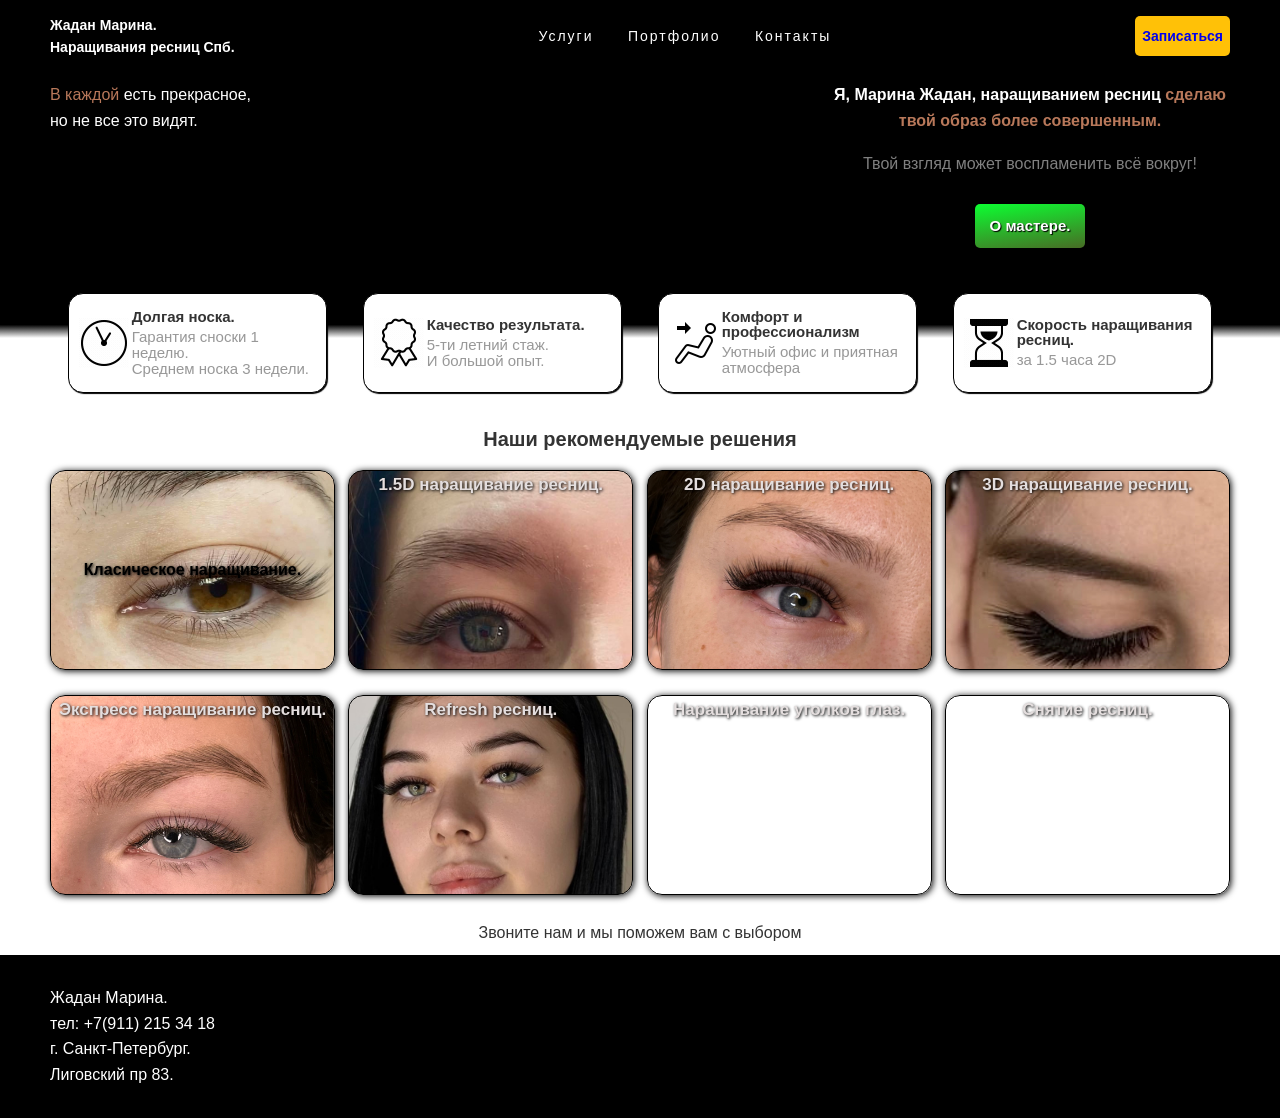
==== commit ff3a07c3: "Add files via upload" ====
--- a/index.html
+++ b/index.html
@@ -4,7 +4,7 @@
     <meta charset="UTF-8" />
     <meta name="viewport" content="width=device-width, initial-scale=1.0" />
     <title>
-      Жадан Марина. Сертифицированый мастер по наращиванию ресниц в Спб. Центр
+      Жадан Марина. Сертифицированый мастер по наращиванию ресниц в Спб.
     </title>
     <link rel="stylesheet" href="style.css" />
   </head>
@@ -12,11 +12,14 @@
     <header>
       <div class="wrapper headerWrapper">
         <p class="logo">
-          <strong>Жадан Марина. Наращивания ресниц Спб.</strong>
+          <strong
+            >Жадан Марина. <br />
+            Наращивания ресниц Спб.</strong
+          >
         </p>
 
         <nav>
-          <button class="burger">меню</button>
+          <button class="burger">МЕНЮ</button>
           <ul class="menu">
             <li>
               <a href="price.html" title="link to services page">Услуги</a>
@@ -25,7 +28,13 @@
             <li><a href="contact.html">Контакты</a></li>
           </ul>
         </nav>
-        <button class="addTask">Записаться</button>
+        <button class="addTask">
+          <a
+            href="https://dikidi.net/1633007?p=2.pi-po-ssm&o=7"
+            alt="link to the post"
+            >Записаться</a
+          >
+        </button>
       </div>
     </header>
 
@@ -47,9 +56,7 @@
             <p class="heroDescription">
               Твой взгляд может воспламенить всё вокруг!
             </p>
-            <a href="gallery.html" class="cta-button btn"
-              >Посмотреть наши решения!!!</a
-            >
+
             <a href="info.html" class="btn">О мастере.</a>
           </div>
         </section>
@@ -85,49 +92,38 @@
     <div class="cont">
       <section class="myWorck">
         <h2>Наши рекомендуемые решения</h2>
-        <article class="myWorckItems">Класическое наращивание ресниц.</article>
-        <article class="myWorckItems">1.5D наращивание ресниц.</article>
-        <article class="myWorckItems">2D наращивание ресниц.</article>
-        <article class="myWorckItems">3D наращивание ресниц.</article>
-        <article class="myWorckItems">Экспресс наращивание ресниц.</article>
-        <article class="myWorckItems">Refresh ресниц.</article>
-        <article class="myWorckItems">Наращивание уголков глаз.</article>
-        <article class="myWorckItems">Снятие ресниц.</article>
+        <article class="myWorck__Items">
+          <a href="myworck.html" alt="link to classik"
+            >Класическое наращивание.</a
+          >
+        </article>
+        <article class="myWorck__Items">1.5D наращивание ресниц.</article>
+        <article class="myWorck__Items">2D наращивание ресниц.</article>
+        <article class="myWorck__Items">3D наращивание ресниц.</article>
+        <article class="myWorck__Items">Экспресс наращивание ресниц.</article>
+        <article class="myWorck__Items">Refresh ресниц.</article>
+        <article class="myWorck__Items">Наращивание уголков глаз.</article>
+        <article class="myWorck__Items">Снятие ресниц.</article>
+
+        <span class="myWorck__title"
+          >Звоните нам и мы поможем вам с выбором</span
+        >
       </section>
     </div>
 
-    <section class="help">
-      <h2>Мы вам поможем с выбором</h2>
-      <!-- Здесь может быть форма или дополнительный контент -->
-    </section>
-
     <footer>
       <div class="contact cont">
-        <h2>Жадан Марина. Сертифицированый мастер по наращиванию ресниц.</h2>
         <div class="footerCont">
           <ul>
-            <li>Контакты</li>
+            <li>Жадан Марина.</li>
+            <li><a href="tell:+79112153418">тел: +7(911) 215 34 18</a></li>
             <li>г. Санкт-Петербург.</li>
             <li>Лиговский пр 83.</li>
-            <li><a href="tell:+79112153418">тел: +7(911) 215 34 18</a></li>
           </ul>
         </div>
       </div>
     </footer>
 
-    <!-- модальное окно -->
-    <article class="modal">
-      <div class="modalCont">
-        <form action="#">
-          <span>X</span>
-          <label for="number"
-            >Введите номер телефона и мы вам передзвоним.</label
-          >
-          <input type="number" name="number" id="number" required />
-          <button type="submit">Отправить</button>
-        </form>
-      </div>
-    </article>
     <script src="./sc.js"></script>
   </body>
 </html>
--- a/style.css
+++ b/style.css
@@ -1,733 +1,851 @@
-* {
-  margin: 0;
-  padding: 0;
-  box-sizing: border-box;
-  word-wrap: break-word;
-}
-
-body {
-  font-family: Arial, sans-serif;
-  line-height: 1.6;
-  color: #333;
-}
-ul {
-  list-style: none;
-}
-a {
-  text-decoration: none;
-}
-img {
-  max-width: 100%;
-  height: auto;
-}
-
-.wrapper,
-.cont {
-  max-width: 1200px;
-  margin: 0 auto;
-}
-/* Стили для шапки (header) */
-
-.heroCont {
-  background: rgb(0, 0, 0);
-  background: linear-gradient(
-    180deg,
-    rgba(0, 0, 0, 1) 95%,
-    rgba(255, 255, 255, 1) 100%
-  );
-}
-header {
-  color: #fff;
-  background-color: #000;
-}
-.headerWrapper {
-  display: flex;
-  flex-wrap: wrap;
-  justify-content: space-between;
-  padding: 15px;
-}
-
-header .logo {
-  font-size: 15px;
-  display: flex;
-  align-content: center;
-  flex-wrap: wrap;
-}
-.burger {
-  display: none;
-  padding: 10px 20px;
-  cursor: pointer;
-}
-nav ul {
-  list-style: none;
-}
-
-nav ul li {
-  display: inline-block;
-}
-
-nav ul li a {
-  display: inline-block;
-  color: #fff;
-  text-decoration: none;
-  font-size: 14px;
-  padding: 15px;
-  letter-spacing: 2px;
-}
-nav ul li a:hover {
-  text-decoration: underline;
-}
-nav ul li a:active {
-  text-decoration: underline;
-  color: orange;
-}
-/* Стили для главного рекламного блока (hero) */
-.hero .heroTitle {
-  font-size: 18px;
-}
-.heroDescription {
-  line-height: 20px;
-  margin-bottom: 30px;
-  opacity: 0.5;
-}
-.hero .textOrange {
-  color: #b8785a;
-}
-
-.heroContainer {
-  text-align: left;
-  width: 400px;
-}
-.hero h1 {
-  font-size: 2.5rem;
-  margin: 0 0 20px;
-}
-
-.hero > p {
-  margin-bottom: 20px;
-  text-align: left;
-  align-self: self-start;
-}
-
-.hero .cta-button {
-  margin-bottom: 10px;
-}
-.btn {
-  background: rgb(12, 255, 49);
-  background: linear-gradient(
-    172deg,
-    rgba(12, 255, 49, 1) 0%,
-    rgba(87, 70, 34, 1) 25%,
-    rgba(76, 201, 97, 1) 45%,
-    rgba(195, 97, 66, 1) 64%,
-    rgba(132, 214, 174, 0.8) 85%,
-    rgba(24, 8, 166, 0.8) 100%
-  );
-  background-size: 800% 400%;
-  animation: gradientAnimation 10s ease infinite;
-  display: inline-block;
-  text-decoration: none;
-  font-weight: bold;
-  padding: 10px 15px;
-  color: #fff;
-  border-radius: 5px;
-  font-size: 15px;
-  text-shadow: 1px 1px 1px #000;
-}
-.btn:hover {
-  background-color: #e65c5c;
-  transform: scale(1.03);
-}
-@keyframes gradientAnimation {
-  0% {
-    background-position: 0% 50%;
-  }
-  50% {
-    background-position: 100% 50%;
-  }
-  100% {
-    background-position: 0% 50%;
-  }
-}
-
-/* Стили для преимуществ (benefits) */
-.benefits {
-  background-color: #fff;
-  text-align: center;
-
-  position: relative;
-  z-index: 1111;
-  display: flex;
-  justify-content: space-around;
-}
-
-.benefits h2 {
-  font-size: 2rem;
-  width: 1px;
-  height: 1px;
-  margin-bottom: 30px;
-  overflow: hidden;
-  position: absolute;
-  top: 0;
-  left: 0;
-}
-
-.benefits .benefit {
-  display: inline-block;
-  width: 22%;
-  margin: 10px;
-  box-shadow: 1px 1px 1px #000;
-  border: 1px solid #000;
-  border-radius: 15px;
-  padding: 10px 10px 10px 63px;
-  display: flex;
-  flex-direction: column;
-  text-align: center;
-  justify-content: center;
-  min-height: 100px;
-  background-repeat: no-repeat;
-  background-position-y: center;
-  background-position-x: 10px;
-  margin-top: -55px;
-  background-color: #fff;
-}
-.benefit:nth-of-type(1) {
-  background-image: url("./img/wot.gif");
-}
-.benefit:nth-of-type(2) {
-  background-image: url("./img/quality.gif");
-}
-.benefit:nth-of-type(3) {
-  background-image: url("./img/comfort.png");
-}
-.benefit:nth-of-type(4) {
-  background-image: url("./img/watchspees.gif");
-}
-.benefits .benefit h3 {
-  font-size: 15px;
-  text-align: left;
-  line-height: 15px;
-  margin-bottom: 5px;
-}
-.benefits .benefit p {
-  font-size: 15px;
-  text-align: left;
-  line-height: 15px;
-  opacity: 0.5;
-}
-
-/* Стили для рекомендованных решений (recommendations) */
-section.myWorck {
-  text-align: center;
-  padding: 15px;
-  display: flex;
-  flex-wrap: wrap;
-  justify-content: center;
-  margin-left: -10px;
-  margin-right: -10px;
-}
-
-section.myWorck h2 {
-  font-size: 20px;
-  margin-bottom: 15px;
-  width: 100%;
-}
-
-section.myWorck .myWorckItems {
-  width: calc(25% - 20px);
-  height: 200px;
-  margin: 10px;
-  border: 1px solid #000;
-  border-radius: 15px;
-  background-size: cover;
-  box-shadow: 1px 1px 7px #000;
-  text-shadow: 1px 1px 7px #000;
-  transition: scale, 0.5s;
-  font-size: 17px;
-  display: flex;
-  align-items: center;
-  justify-content: center;
-  flex-wrap: wrap;
-  color: #e4dede;
-  font-weight: bold;
-}
-
-section.myWorck .myWorckItems:hover {
-  transform: scale(1.1);
-}
-section.myWorck .myWorckItems:nth-of-type(1) {
-  background-image: url(./img/myWorck/klasichiskoe.jpg);
-}
-section.myWorck .myWorckItems:nth-of-type(2) {
-  background-image: url(./img/myWorck/strelkaL.jpg);
-}
-section.myWorck .myWorckItems:nth-of-type(3) {
-  background-image: url(./img/myWorck/2D.jpg);
-}
-section.myWorck .myWorckItems:nth-of-type(4) {
-  background-image: url(./img/myWorck/3D.jpg);
-}
-
-section.myWorck .myWorckItems:nth-of-type(5) {
-  background-image: url(./img/myWorck/express.jpg);
-}
-section.myWorck .myWorckItems:nth-of-type(6) {
-  background-image: url(./img/myWorck/woterEffekt.jpg);
-}
-/* Стили для секции помощи (help) */
-.help {
-  background-color: #fff;
-  text-align: center;
-  padding: 10px;
-}
-
-.help h2 {
-  font-size: 2rem;
-}
-
-/* Стили для футера (footer) */
-footer {
-  background-color: #000;
-  color: #fff;
-  text-align: center;
-  padding: 20px;
-}
-.contact {
-  display: flex;
-  flex-wrap: wrap;
-  justify-content: space-between;
-}
-.contact h2 {
-  font-size: 16px;
-}
-.contact ul {
-  list-style: none;
-  text-align: left;
-  margin-right: 15px;
-}
-.contact ul a {
-  text-decoration: none;
-  color: #fff;
-}
-.footerCont {
-  display: flex;
-  font-size: 16px;
-}
-/* services page style start */
-.services {
-  padding: 15px;
-  display: flex;
-  flex-wrap: wrap;
-}
-.rightBox {
-  width: 50%;
-  padding: 10px;
-  padding: 15px 10px 1px 53px;
-}
-.rightBox ul {
-  list-style: none;
-}
-.services h1 {
-  margin-bottom: 10px;
-  width: 100%;
-}
-.priceList {
-  display: flex;
-  justify-content: space-between;
-  flex-wrap: wrap;
-  width: 50%;
-  list-style: none;
-}
-.priceList__item {
-  width: 47%;
-  border: 1px solid rgba(0, 0, 0, 0.5);
-  border-radius: 15px;
-  padding: 15px;
-  text-align: right;
-  margin-bottom: 25px;
-  transition: transform 0.5s;
-}
-.priceList__item:hover {
-  transform: scale(1.1);
-}
-.servicesItem,
-.servicesPrice,
-.setvicesTime {
-  position: relative;
-  font-size: 14px;
-}
-.setvicesTime {
-  opacity: 0.5;
-}
-.servicesItem::before,
-.servicesPrice:before,
-.setvicesTime:before {
-  position: absolute;
-  padding: 0 10px 0 30px;
-  height: 20px;
-  background-repeat: no-repeat;
-  display: block;
-}
-.servicesItem::before {
-  content: "Обьем";
-  background-image: url(./img/price/eye.svg);
-}
-.servicesPrice:before {
-  content: "Стоимость";
-  background-image: url(./img/price/money.svg);
-}
-.setvicesTime:before {
-  content: "Время";
-  background-image: url(./img/price/time.svg);
-}
-/* services page style end */
-/* gallery pages style start */
-.gallery {
-  display: flex;
-  flex-wrap: wrap;
-  justify-content: center;
-  gap: 10px;
-  padding: 10px;
-}
-.gallery img {
-  max-width: 100%;
-  height: auto;
-
-  transition: opacity 0.3s ease-in-out;
-}
-.gallery-item {
-  width: calc(20% - 10px);
-  display: flex;
-  align-items: stretch;
-  overflow: hidden;
-  background: #f0f0f0;
-}
-/* модал start*/
-.addTask {
-  align-self: center;
-  font-size: 15px;
-  padding: 12px;
-  border-radius: 5px;
-  background-color: #ffc107;
-  outline: none;
-  cursor: pointer;
-  font-weight: 600;
-}
-.addTask:hover {
-  transform: scale(1.02);
-}
-.modal {
-  display: none;
-  position: absolute;
-  top: 0;
-  left: 0;
-  bottom: 0;
-  right: 0;
-  z-index: 1111111;
-}
-.modalCont {
-  max-width: 1200px;
-  margin: 0 auto;
-  display: flex;
-  justify-content: center;
-  align-items: center;
-  height: 100%;
-  padding: 0 10px;
-}
-.modal form {
-  background-color: #e4dede;
-  display: flex;
-  flex-wrap: wrap;
-  align-content: center;
-  max-width: 600px;
-  min-height: 150px;
-  padding: 30px;
-  border: 1px solid #000;
-  position: relative;
-  border-radius: 15px;
-}
-.modal form label {
-  width: 100%;
-}
-.modal #number {
-  padding: 10px;
-  width: 70%;
-  border-top-left-radius: 10px;
-  border-bottom-left-radius: 10px;
-}
-.modal button {
-  width: 30%;
-  background-color: darkgoldenrod;
-  border-top-right-radius: 10px;
-  border-bottom-right-radius: 10px;
-}
-.modal form span {
-  position: absolute;
-  right: 10px;
-  top: -23px;
-  padding: 5px 15px;
-  cursor: pointer;
-  border: 1px solid #000;
-  border-radius: 50%;
-  background-color: blanchedalmond;
-}
-/* modal end */
-/* pages contact  start */
-.contactCont {
-  padding: 15px;
-  display: flex;
-  flex-wrap: wrap;
-  justify-content: space-between;
-}
-.contactCont > div:nth-of-type(1),
-.contactCont > div:nth-of-type(2) {
-  width: 50%;
-}
-.contactCont > div:nth-of-type(2) {
-  display: flex;
-  flex-direction: column;
-  align-items: center;
-}
-.map {
-  width: 100%;
-}
-
-.contact-info,
-.contact-form,
-.social-media,
-.working-hours {
-  margin-bottom: 30px;
-}
-.contact-info p,
-.working-hours p {
-  margin: 5px 0;
-}
-.contact-form label {
-  display: block;
-  margin-bottom: 8px;
-  font-weight: 500;
-}
-.contact-form input,
-.contact-form textarea {
-  width: 100%;
-  padding: 12px;
-  margin-bottom: 15px;
-  border: 1px solid #ccc;
-  border-radius: 5px;
-  font-size: 16px;
-}
-.contact-form button {
-  padding: 12px 20px;
-  background-color: #3498db;
-  color: #fff;
-  border: none;
-  border-radius: 5px;
-  cursor: pointer;
-  font-size: 16px;
-  transition: background-color 0.3s ease;
-}
-.contact-form button:hover {
-  background-color: #2980b9;
-}
-.social-media a {
-  margin-right: 10px;
-  text-decoration: none;
-  color: #3498db;
-  font-size: 18px;
-  transition: color 0.3s ease;
-}
-.social-media a:hover {
-  color: #2980b9;
-}
-.map {
-  margin-top: 20px;
-}
-iframe {
-  width: 100%;
-  border: 0;
-  height: 300px;
-  border-radius: 8px;
-}
-
-/* страница профиля начало */
-.infoCont {
-  background-color: #edeef0;
-}
-.profileCont {
-  display: flex;
-  align-items: self-start;
-  gap: 10px;
-  padding: 15px;
-}
-.profileImg {
-  width: 25%;
-}
-.profileInfo {
-  width: 75%;
-}
-.profileImg,
-.profileInfo {
-  padding: 15px;
-  background-color: #fff;
-  border-radius: 5px;
-  box-shadow: 0 0 3px #000;
-}
-.profileInfo h1 {
-  font-size: 20px;
-  margin-bottom: 10px;
-}
-.profileInfo p {
-  font-size: 18px;
-  opacity: 0.8;
-  margin-top: 10px;
-  line-height: 24px;
-}
-.profileInfo__sertifikat {
-  display: flex;
-  flex-wrap: wrap;
-}
-.profileInfo__sertifikat li {
-  width: calc(25% - 20px);
-  margin: 10px;
-}
-
-.hero {
-  color: #fff;
-  text-align: center;
-  padding: 15px 15px 80px;
-  display: flex;
-  justify-content: space-between;
-}
-
-@media screen and (max-width: 1000px) {
-  .servicesItem::before,
-  .servicesPrice:before,
-  .setvicesTime:before {
-    padding: 0 10px 0 30px;
-  }
-  .priceList__item {
-    width: 100%;
-  }
-  .priceList {
-    justify-content: center;
-  }
-}
-@media screen and (max-width: 820px) {
-  .rightBox {
-    width: 100%;
-    padding: 15px 10px 20px 15px;
-  }
-
-  .priceList {
-    width: 100%;
-  }
-  .hero > p {
-    display: none;
-  }
-
-  header .logo {
-    margin-right: 0;
-    order: 1;
-  }
-  .addTask {
-    order: 2;
-  }
-  header nav {
-    order: 3;
-    width: 100%;
-    text-align: center;
-  }
-  .heroContainer {
-    width: 80%;
-  }
-  .hero {
-    justify-content: center;
-  }
-  .benefits {
-    flex-wrap: wrap;
-    padding: 15px;
-  }
-  .benefits .benefit {
-    margin-top: 0;
-    width: 45%;
-  }
-  .benefits h2 {
-    display: block;
-    width: 100%;
-    height: auto;
-    position: static;
-  }
-}
-@media screen and (max-width: 600px) {
-  .priceList {
-    width: 100%;
-  }
-}
-@media screen and (max-width: 480px) {
-  nav ul li {
-    padding: 10px 20px;
-    margin-bottom: 10px;
-    background-color: blueviolet;
-  }
-  nav ul li a {
-    display: block;
-  }
-
-  header nav {
-    width: 100%;
-    display: flex;
-    flex-direction: column;
-    margin-top: 10px;
-  }
-  .burger {
-    display: block;
-    align-self: flex-end;
-    font-size: 18px;
-  }
-  .menu {
-    list-style: none;
-    padding: 0;
-    margin: 0;
-    overflow: hidden;
-    max-height: 0;
-    opacity: 0;
-    transform: translateY(-20px);
-    transition: opacity 0.5s ease, transform 0.2s ease;
-  }
-  .menu.active {
-    display: flex;
-    max-height: 500px;
-    opacity: 1;
-    transform: translateY(0);
-    flex-direction: column;
-    margin-top: 10px;
-  }
-  section.myWorck .myWorckItems {
-    width: 100%;
-  }
-  .benefits .benefit {
-    width: 100%;
-  }
-  .benefits h2,
-  section.myWorck h2,
-  .help h2 {
-    margin-bottom: 10px;
-    font-size: 18px;
-  }
-  .hero {
-    padding: 15px 15px 30px 15px;
-  }
-  section.myWorck {
-    padding: 10px 20px;
-  }
-  .contact {
-    justify-content: center;
-  }
-  .contact h2 {
-    margin-bottom: 20px;
-  }
-  p.logo {
-    width: 200px;
-    text-align: left;
-  }
-}
+* {
+  margin: 0;
+  padding: 0;
+  box-sizing: border-box;
+  word-wrap: break-word;
+}
+html {
+  font-family: Arial, sans-serif;
+  line-height: 1.6;
+  color: #333;
+  font-size: 16px;
+}
+
+ul {
+  list-style: none;
+}
+button {
+  border: none;
+}
+a {
+  text-decoration: none;
+}
+img {
+  max-width: 100%;
+  height: auto;
+}
+
+.wrapper,
+.cont {
+  max-width: 1200px;
+  margin: 0 auto;
+}
+.cont {
+  padding: 10px;
+}
+/* Стили для шапки (header) */
+
+.heroCont {
+  background: rgb(0, 0, 0);
+  background: linear-gradient(
+    180deg,
+    rgba(0, 0, 0, 1) 95%,
+    rgba(255, 255, 255, 1) 100%
+  );
+}
+header {
+  color: #fff;
+  background-color: #000;
+}
+.headerWrapper {
+  display: flex;
+  flex-wrap: wrap;
+  justify-content: space-between;
+  padding: 10px;
+}
+
+header .logo {
+  font-size: 14px;
+  display: flex;
+  align-content: center;
+  flex-wrap: wrap;
+}
+.burger {
+  display: none;
+  padding: 10px 20px;
+  cursor: pointer;
+  border-radius: 5px;
+}
+nav ul {
+  list-style: none;
+}
+
+nav ul li {
+  display: inline-block;
+}
+
+nav ul li a {
+  display: inline-block;
+  color: #fff;
+  text-decoration: none;
+  font-size: 14px;
+  padding: 15px;
+  letter-spacing: 2px;
+}
+nav ul li a:hover {
+  text-decoration: underline;
+}
+nav ul li a:active {
+  text-decoration: underline;
+  color: orange;
+}
+/* Стили для главного рекламного блока (hero) */
+.hero .heroTitle {
+  font-size: 16px;
+  margin: 0 0 20px;
+}
+.heroDescription {
+  line-height: 20px;
+  margin-bottom: 30px;
+  opacity: 0.5;
+}
+.hero .textOrange {
+  color: #b8785a;
+}
+
+.heroContainer {
+  width: 400px;
+}
+
+.hero > p {
+  margin-bottom: 20px;
+  text-align: left;
+  align-self: self-start;
+}
+
+.hero .cta-button {
+  margin-bottom: 10px;
+}
+.btn {
+  background: rgb(12, 255, 49);
+  background: linear-gradient(
+    172deg,
+    rgba(12, 255, 49, 1) 0%,
+    rgba(87, 70, 34, 1) 25%,
+    rgba(76, 201, 97, 1) 45%,
+    rgba(195, 97, 66, 1) 64%,
+    rgba(132, 214, 174, 0.8) 85%,
+    rgba(24, 8, 166, 0.8) 100%
+  );
+  background-size: 800% 400%;
+  animation: gradientAnimation 10s ease infinite;
+  display: inline-block;
+  text-decoration: none;
+  font-weight: bold;
+  padding: 10px 15px;
+  color: #fff;
+  border-radius: 5px;
+  font-size: 15px;
+  text-shadow: 1px 1px 1px #000;
+}
+.btn:hover {
+  background-color: #e65c5c;
+  transform: scale(1.03);
+}
+@keyframes gradientAnimation {
+  0% {
+    background-position: 0% 50%;
+  }
+  50% {
+    background-position: 100% 50%;
+  }
+  100% {
+    background-position: 0% 50%;
+  }
+}
+
+/* Стили для преимуществ (benefits) */
+.benefits {
+  background-color: #fff;
+  text-align: center;
+
+  position: relative;
+  z-index: 1111;
+  display: flex;
+  justify-content: space-around;
+}
+
+.benefits h2 {
+  font-size: 2rem;
+  width: 1px;
+  height: 1px;
+  margin-bottom: 30px;
+  overflow: hidden;
+  position: absolute;
+  top: 0;
+  left: 0;
+}
+
+.benefits .benefit {
+  display: inline-block;
+  width: 22%;
+  margin: 10px;
+  box-shadow: 1px 1px 1px #000;
+  border: 1px solid #000;
+  border-radius: 15px;
+  padding: 10px 10px 10px 63px;
+  display: flex;
+  flex-direction: column;
+  text-align: center;
+  justify-content: center;
+  min-height: 100px;
+  background-repeat: no-repeat;
+  background-position-y: center;
+  background-position-x: 10px;
+  margin-top: -55px;
+  background-color: #fff;
+}
+.benefit:nth-of-type(1) {
+  background-image: url("./img/wot.gif");
+}
+.benefit:nth-of-type(2) {
+  background-image: url("./img/quality.gif");
+}
+.benefit:nth-of-type(3) {
+  background-image: url("./img/comfort.png");
+}
+.benefit:nth-of-type(4) {
+  background-image: url("./img/watchspees.gif");
+}
+.benefits .benefit h3 {
+  font-size: 15px;
+  text-align: left;
+  line-height: 15px;
+  margin-bottom: 5px;
+}
+.benefits .benefit p {
+  font-size: 15px;
+  text-align: left;
+  line-height: 16px;
+  opacity: 0.5;
+}
+
+/* Стили для рекомендованных решений (recommendations) */
+section.myWorck {
+  text-align: center;
+
+  display: flex;
+  flex-wrap: wrap;
+  justify-content: space-between;
+}
+
+section.myWorck h2 {
+  font-size: 20px;
+  margin-bottom: 15px;
+  width: 100%;
+}
+
+section.myWorck .myWorck__Items {
+  width: calc(25% - 10px);
+  height: 200px;
+  border: 1px solid #000;
+  border-radius: 15px;
+  background-size: cover;
+  box-shadow: 1px 1px 7px #000;
+  text-shadow: 1px 1px 3px #000;
+  transition: scale, 0.5s;
+  font-size: 17px;
+
+  color: #e4dede;
+  font-weight: bold;
+  margin-bottom: 25px;
+  cursor: pointer;
+}
+
+section.myWorck .myWorck__Items:hover {
+  transform: scale(1.04);
+}
+section.myWorck .myWorck__Items:nth-of-type(1) {
+  background-image: url("img/myWorck/classik/img3Cjpg.jpg");
+}
+section.myWorck .myWorck__Items:nth-of-type(2) {
+  background-image: url(./img/myWorck/strelkaL.jpg);
+}
+section.myWorck .myWorck__Items:nth-of-type(3) {
+  background-image: url(./img/myWorck/2D.jpg);
+}
+section.myWorck .myWorck__Items:nth-of-type(4) {
+  background-image: url(./img/myWorck/3D.jpg);
+}
+
+section.myWorck .myWorck__Items:nth-of-type(5) {
+  background-image: url(./img/myWorck/express.jpg);
+}
+section.myWorck .myWorck__Items:nth-of-type(6) {
+  background-image: url(./img/myWorck/woterEffekt.jpg);
+}
+.myWorck__title {
+  display: block;
+  width: 100%;
+  text-align: center;
+}
+section.myWorck .myWorck__Items a {
+  color: inherit;
+  display: block;
+  width: 100%;
+  height: 100%;
+  display: flex;
+  align-items: center;
+  justify-content: center;
+  font-size: 16px;
+  color: #000;
+}
+footer {
+  background-color: #000;
+  color: #fff;
+  text-align: center;
+  padding: 20px;
+}
+.contact {
+  display: flex;
+  flex-wrap: wrap;
+  justify-content: space-between;
+}
+.contact h2 {
+  font-size: 16px;
+}
+.contact ul {
+  list-style: none;
+  text-align: left;
+  margin-right: 15px;
+}
+.contact ul a {
+  text-decoration: none;
+  color: #fff;
+}
+.footerCont {
+  display: flex;
+  font-size: 16px;
+}
+/* services page style start */
+.services {
+  padding: 15px;
+  display: flex;
+  flex-wrap: wrap;
+}
+.rightBox {
+  width: 50%;
+  padding: 10px;
+  padding: 15px 10px 1px 53px;
+}
+.rightBox ul {
+  list-style: none;
+}
+.services h1 {
+  margin-bottom: 10px;
+  width: 100%;
+}
+.priceList {
+  display: flex;
+  justify-content: space-between;
+  flex-wrap: wrap;
+  width: 50%;
+  list-style: none;
+}
+.priceList__item {
+  width: 47%;
+  border: 1px solid rgba(0, 0, 0, 0.5);
+  border-radius: 15px;
+  padding: 15px;
+  text-align: right;
+  margin-bottom: 25px;
+  transition: transform 0.5s;
+}
+.priceList__item:hover {
+  transform: scale(1.1);
+}
+.servicesItem,
+.servicesPrice,
+.setvicesTime {
+  position: relative;
+  font-size: 14px;
+}
+.setvicesTime {
+  opacity: 0.5;
+}
+.servicesItem::before,
+.servicesPrice:before,
+.setvicesTime:before {
+  position: absolute;
+  padding: 0 10px 0 30px;
+  height: 20px;
+  background-repeat: no-repeat;
+  display: block;
+}
+.servicesItem::before {
+  content: "Обьем";
+  background-image: url(./img/price/eye.svg);
+}
+.servicesPrice:before {
+  content: "Стоимость";
+  background-image: url(./img/price/money.svg);
+}
+.setvicesTime:before {
+  content: "Время";
+  background-image: url(./img/price/time.svg);
+}
+/* services page style end */
+/* gallery pages style start */
+.gallery {
+  display: flex;
+  flex-wrap: wrap;
+  justify-content: center;
+  gap: 20px;
+  padding: 10px;
+}
+.gallery img {
+  max-width: 100%;
+  height: auto;
+
+  transition: opacity 0.3s ease-in-out;
+}
+.gallery-item {
+  width: calc(20% - 10px);
+  display: flex;
+  align-items: stretch;
+  overflow: hidden;
+  background: #f0f0f0;
+}
+/* модал start*/
+.addTask {
+  align-self: center;
+  font-size: 14px;
+  padding: 12px 7px;
+  border-radius: 5px;
+  background-color: #ffc107;
+  outline: none;
+  cursor: pointer;
+  font-weight: 600;
+}
+.addTask:hover {
+  transform: scale(1.02);
+}
+.modal {
+  display: none;
+  position: absolute;
+  top: 0;
+  left: 0;
+  bottom: 0;
+  right: 0;
+  z-index: 1111111;
+}
+.modalCont {
+  max-width: 1200px;
+  margin: 0 auto;
+  display: flex;
+  justify-content: center;
+  align-items: center;
+  height: 100%;
+  padding: 0 10px;
+}
+.modal form {
+  background-color: #e4dede;
+  display: flex;
+  flex-wrap: wrap;
+  align-content: center;
+  max-width: 600px;
+  min-height: 150px;
+  padding: 30px;
+  border: 1px solid #000;
+  position: relative;
+  border-radius: 15px;
+}
+.modal form label {
+  width: 100%;
+}
+.modal #number {
+  padding: 10px;
+  width: 70%;
+  border-top-left-radius: 10px;
+  border-bottom-left-radius: 10px;
+}
+.modal button {
+  width: 30%;
+  background-color: darkgoldenrod;
+  border-top-right-radius: 10px;
+  border-bottom-right-radius: 10px;
+}
+.modal form span {
+  position: absolute;
+  right: 10px;
+  top: -23px;
+  padding: 5px 15px;
+  cursor: pointer;
+  border: 1px solid #000;
+  border-radius: 50%;
+  background-color: blanchedalmond;
+}
+/* modal end */
+/* pages contact  start */
+.contactCont {
+  padding: 15px;
+  display: flex;
+
+  flex-wrap: wrap;
+}
+.contactCont h1 {
+  width: 100%;
+}
+.contact-info {
+  list-style: none;
+}
+.social-media a {
+  margin-right: 10px;
+  text-decoration: none;
+  color: #3498db;
+  font-size: 18px;
+  transition: color 0.3s ease;
+}
+.social-media a:hover {
+  color: #2980b9;
+}
+.map {
+  width: 70%;
+}
+.leftCont {
+  width: 30%;
+}
+iframe {
+  width: 100%;
+  border: 0;
+  height: 300px;
+  border-radius: 8px;
+}
+
+/* страница профиля начало */
+.infoCont {
+  background-color: #edeef0;
+}
+.profileCont {
+  display: flex;
+  align-items: self-start;
+  gap: 10px;
+}
+.profileImg {
+  width: 40%;
+  display: flex;
+  flex-direction: column;
+  align-items: center;
+}
+.profileInfo {
+  width: 60%;
+}
+.profileImg,
+.profileInfo {
+  padding: 15px;
+  background-color: #fff;
+  border-radius: 10px;
+  box-shadow: 0 0 3px #000;
+}
+.profileInfo h1 {
+  font-size: 20px;
+  margin-bottom: 10px;
+}
+.profileInfo p {
+  font-size: 18px;
+  opacity: 0.8;
+  margin-top: 10px;
+  line-height: 24px;
+}
+.profileInfo__sertifikat {
+  display: flex;
+  flex-wrap: wrap;
+}
+.profileInfo__sertifikat li:not(:first-child) {
+  width: calc(25% - 20px);
+  margin: 10px;
+}
+
+.profileInfo__descr {
+  list-style-type: circle;
+  padding-left: 20px;
+  line-height: 1.2;
+  margin-top: 10px;
+}
+.profileInfo__descr li:not(:last-child) {
+  margin-bottom: 10px;
+}
+.sertifikat_title {
+  width: 100%;
+  padding-left: 10px;
+  margin-top: 20px;
+}
+.profileInfo__sertifikat a {
+  box-shadow: 2px 2px 5px #000;
+  border-top: 1px solid rgba(0, 0, 0, 0.5);
+  display: block;
+}
+
+.hero {
+  color: #fff;
+  text-align: center;
+  padding-bottom: 80px;
+  display: flex;
+  justify-content: space-between;
+}
+
+/* myWorck slider start */
+.worck_title {
+  line-height: 1;
+  margin-bottom: 20px;
+  margin-top: 10px;
+}
+.slider {
+  position: relative;
+  width: 100%;
+
+  margin: 0 auto;
+  overflow: hidden;
+}
+
+.slider-track {
+  display: flex;
+  transition: transform 0.5s ease-in-out;
+}
+
+.slide {
+  flex: 0 0 25%; /* По умолчанию 4 карточки в ряд (25% каждая) */
+  max-height: 300px; /* Показываем 3 элемента одновременно */
+  box-sizing: border-box;
+  text-align: center;
+  background-color: white;
+  border: 1px solid #ddd;
+}
+.slide a {
+  display: flex;
+  width: 100%;
+  height: 100%;
+}
+.slide a img {
+  width: 100%; /* изображение заполняет ширину контейнера */
+  height: 100%; /* высота будет такой же, как у контейнера */
+  object-fit: cover; /* сохраняем пропорции, заполняем контейнер */
+  display: block;
+}
+
+.prev,
+.next {
+  position: absolute;
+  top: 50%;
+  transform: translateY(-50%);
+  background-color: rgba(0, 0, 0, 0.5);
+  color: white;
+  border: none;
+  cursor: pointer;
+  padding: 10px;
+  z-index: 1000;
+}
+
+.prev {
+  left: 10px;
+}
+
+.next {
+  right: 10px;
+}
+p.desc {
+  padding-top: 20px;
+  padding-bottom: 20px;
+}
+/* myWorck slider end */
+
+@media screen and (max-width: 1000px) {
+  .servicesItem::before,
+  .servicesPrice:before,
+  .setvicesTime:before {
+    padding: 0 10px 0 30px;
+  }
+  .priceList__item {
+    width: 100%;
+  }
+  .priceList {
+    justify-content: center;
+  }
+}
+@media screen and (max-width: 820px) {
+  .map {
+    width: 100%;
+  }
+  .leftCont {
+    width: 100%;
+  }
+  .gallery-item {
+    width: calc(33.33% - 20px);
+  }
+  .rightBox {
+    width: 100%;
+    padding: 15px 10px 20px 15px;
+  }
+
+  .priceList {
+    width: 100%;
+  }
+  .hero > p {
+    display: none;
+  }
+
+  header .logo {
+    margin-right: 0;
+    order: 1;
+  }
+  .addTask {
+    order: 2;
+  }
+  header nav {
+    order: 3;
+    width: 100%;
+    text-align: center;
+  }
+  .heroContainer {
+    width: 80%;
+  }
+  .hero {
+    justify-content: center;
+  }
+  .benefits {
+    flex-wrap: wrap;
+  }
+  .benefits .benefit {
+    margin-top: 0;
+    width: 45%;
+  }
+  .benefits h2 {
+    display: block;
+    width: 100%;
+    height: auto;
+    position: static;
+  }
+}
+@media screen and (max-width: 600px) {
+  .profileImg,
+  .profileInfo {
+    width: 100%;
+  }
+
+  .slide {
+    flex: 0 0 50%; /* По умолчанию 4 карточки в ряд (25% каждая) */
+    flex-wrap: wrap;
+  }
+  .gallery-item {
+    width: calc(50% - 20px);
+  }
+  .priceList {
+    width: 100%;
+  }
+  section.myWorck .myWorck__Items {
+    width: calc(50% - 10px);
+  }
+  .profileImg,
+  .profileInfo {
+    width: 100%;
+  }
+  .profileCont {
+    flex-wrap: wrap;
+  }
+  .profileImg {
+    order: 1;
+  }
+  .profileInfo {
+    order: 2;
+  }
+}
+@media screen and (max-width: 480px) {
+  p.logo strong {
+    font-weight: 400;
+  }
+  section.myWorck .myWorck__Items {
+    width: 100%;
+  }
+  .gallery-item {
+    width: calc(100% - 20px);
+  }
+  .services h1 {
+    font-size: 16px;
+  }
+  .profileInfo__sertifikat li:not(:first-child) {
+    width: calc(50% - 20px);
+  }
+
+  .profileCont {
+    flex-wrap: wrap;
+  }
+  .hero .heroTitle {
+    font-size: 15px;
+  }
+  .heroDescription {
+    font-size: 15px;
+  }
+  .heroContainer {
+    width: 100%;
+    margin-bottom: 10px;
+  }
+  nav ul li {
+    margin-bottom: 10px;
+    background-color: blueviolet;
+  }
+  nav ul li a {
+    display: block;
+  }
+
+  header nav {
+    width: 100%;
+    display: flex;
+    flex-direction: column;
+    margin-top: 10px;
+  }
+  .burger {
+    display: block;
+    align-self: flex-end;
+    font-size: 14px;
+    padding: 11px 28px;
+    font-weight: 700;
+  }
+  .menu {
+    list-style: none;
+    padding: 0;
+    margin: 0;
+    overflow: hidden;
+    max-height: 0;
+    opacity: 0;
+    transform: translateY(-20px);
+    transition: opacity 0.5s ease, transform 0.2s ease;
+  }
+  .menu.active {
+    display: flex;
+    max-height: 500px;
+    opacity: 1;
+    transform: translateY(0);
+    flex-direction: column;
+    margin-top: 10px;
+  }
+  section.myWorck .myWorckItems {
+    width: 100%;
+  }
+  .benefits .benefit {
+    width: 100%;
+    margin: 0;
+    margin-bottom: 10px;
+  }
+  .benefits h2,
+  section.myWorck h2,
+  .help h2 {
+    margin-bottom: 10px;
+    font-size: 18px;
+  }
+  .hero {
+    padding: 0;
+  }
+  section.myWorck {
+    justify-content: center;
+  }
+  .contact {
+    justify-content: center;
+  }
+  .contact h2 {
+    margin-bottom: 20px;
+  }
+  p.logo {
+    width: 200px;
+    text-align: left;
+  }
+}
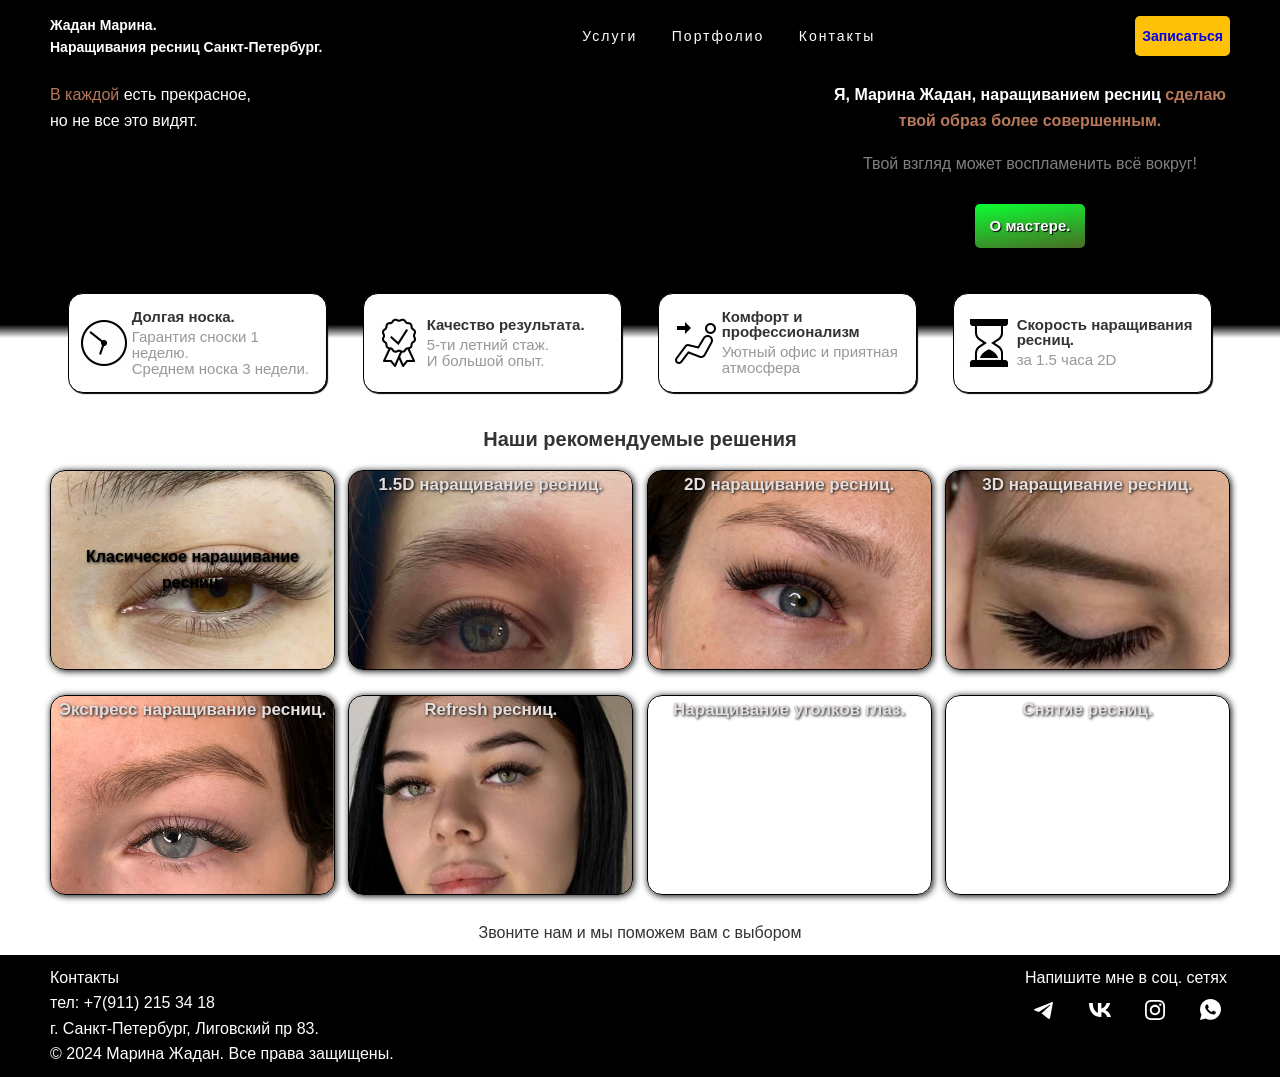
==== commit 45dc6a9c: "Add files via upload" ====
--- a/index.html
+++ b/index.html
@@ -14,7 +14,7 @@
         <p class="logo">
           <strong
             >Жадан Марина. <br />
-            Наращивания ресниц Спб.</strong
+            Наращивания ресниц Санкт-Петербург.</strong
           >
         </p>
 
@@ -38,7 +38,7 @@
       </div>
     </header>
 
-    <div class="heroCont">
+    <div class="blackCont">
       <div class="cont">
         <section class="hero">
           <p>
@@ -94,7 +94,7 @@
         <h2>Наши рекомендуемые решения</h2>
         <article class="myWorck__Items">
           <a href="myworck.html" alt="link to classik"
-            >Класическое наращивание.</a
+            ><strong>Класическое наращивание <br />ресниц.</strong></a
           >
         </article>
         <article class="myWorck__Items">1.5D наращивание ресниц.</article>
@@ -112,16 +112,91 @@
     </div>
 
     <footer>
-      <div class="contact cont">
-        <div class="footerCont">
-          <ul>
-            <li>Жадан Марина.</li>
-            <li><a href="tell:+79112153418">тел: +7(911) 215 34 18</a></li>
-            <li>г. Санкт-Петербург.</li>
-            <li>Лиговский пр 83.</li>
-          </ul>
-        </div>
-      </div>
+      <section class="contact cont">
+        <ul class="footerCont">
+          <li><a href="tell:+79112153418">тел: +7(911) 215 34 18</a></li>
+          <li>г. Санкт-Петербург, Лиговский пр 83.</li>
+          <li>© 2024 Марина Жадан. Все права защищены.</li>
+        </ul>
+        <ul class="social">
+          <li>
+            <a href="">
+              <svg
+                width="40"
+                height="40"
+                viewBox="0 0 40 40"
+                fill="none"
+                xmlns="http://www.w3.org/2000/svg"
+              >
+                <rect width="40" height="40" rx="20" fill="black" />
+                <path
+                  fill="currentColor"
+                  d="M28 12.6022L24.9946 28.2923C24.9946 28.2923 24.5741 29.3801 23.4189 28.8584L16.4846 23.3526L16.4524 23.3364C17.3891 22.4654 24.6524 15.7027 24.9698 15.3961C25.4613 14.9214 25.1562 14.6387 24.5856 14.9974L13.8568 22.053L9.71764 20.6108C9.71764 20.6108 9.06626 20.3708 9.00359 19.8491C8.9401 19.3265 9.73908 19.0439 9.73908 19.0439L26.6131 12.1889C26.6131 12.1889 28 11.5579 28 12.6022Z"
+                />
+              </svg>
+            </a>
+          </li>
+          <li>
+            <a href=""
+              ><svg
+                width="40"
+                height="40"
+                viewBox="0 0 40 40"
+                fill="none"
+                xmlns="http://www.w3.org/2000/svg"
+              >
+                <rect width="40" height="40" rx="20" fill="black" />
+                <path
+                  d="M20.9825 27C13.466 27 9.17864 21.7447 9 13H12.7651C12.8888 19.4184 15.6646 22.1371 17.8632 22.6977V13H21.4085V18.5355C23.5796 18.2973 25.8607 15.7748 26.6302 13H30.1755C29.8855 14.4391 29.3075 15.8017 28.4776 17.0025C27.6477 18.2033 26.5837 19.2166 25.3523 19.979C26.7269 20.6756 27.941 21.6615 28.9145 22.8717C29.888 24.082 30.5988 25.489 31 27H27.0974C26.7373 25.6876 26.0054 24.5128 24.9934 23.6228C23.9814 22.7328 22.7343 22.1673 21.4085 21.997V27H20.9825Z"
+                  fill="white"
+                />
+              </svg>
+            </a>
+          </li>
+          <li>
+            <a href=""
+              ><svg
+                width="40"
+                height="40"
+                viewBox="0 0 40 40"
+                fill="none"
+                xmlns="http://www.w3.org/2000/svg"
+              >
+                <rect width="40" height="40" rx="20" fill="black" />
+                <path
+                  d="M20 11.8072C22.6506 11.8072 23.0121 11.8072 24.0964 11.8072C25.0602 11.8072 25.5422 12.0482 25.9036 12.1687C26.3855 12.4096 26.747 12.5301 27.1084 12.8916C27.4699 13.253 27.7108 13.6145 27.8313 14.0964C27.9518 14.4578 28.0723 14.9398 28.1928 15.9036C28.1928 16.988 28.1928 17.2289 28.1928 20C28.1928 22.7711 28.1928 23.0121 28.1928 24.0964C28.1928 25.0602 27.9518 25.5422 27.8313 25.9036C27.5904 26.3855 27.4699 26.747 27.1084 27.1084C26.747 27.4699 26.3855 27.7108 25.9036 27.8313C25.5422 27.9518 25.0602 28.0723 24.0964 28.1928C23.0121 28.1928 22.7711 28.1928 20 28.1928C17.2289 28.1928 16.988 28.1928 15.9036 28.1928C14.9398 28.1928 14.4578 27.9518 14.0964 27.8313C13.6145 27.5904 13.253 27.4699 12.8916 27.1084C12.5301 26.747 12.2892 26.3855 12.1687 25.9036C12.0482 25.5422 11.9277 25.0602 11.8072 24.0964C11.8072 23.0121 11.8072 22.7711 11.8072 20C11.8072 17.2289 11.8072 16.988 11.8072 15.9036C11.8072 14.9398 12.0482 14.4578 12.1687 14.0964C12.4096 13.6145 12.5301 13.253 12.8916 12.8916C13.253 12.5301 13.6145 12.2892 14.0964 12.1687C14.4578 12.0482 14.9398 11.9277 15.9036 11.8072C16.988 11.8072 17.3494 11.8072 20 11.8072ZM20 10C17.2289 10 16.988 10 15.9036 10C14.8193 10 14.0964 10.241 13.494 10.4819C12.8916 10.7229 12.2892 11.0843 11.6867 11.6867C11.0843 12.2892 10.8434 12.7711 10.4819 13.494C10.241 14.0964 10.1205 14.8193 10 15.9036C10 16.988 10 17.3494 10 20C10 22.7711 10 23.0121 10 24.0964C10 25.1807 10.241 25.9036 10.4819 26.506C10.7229 27.1084 11.0843 27.7108 11.6867 28.3133C12.2892 28.9157 12.7711 29.1566 13.494 29.5181C14.0964 29.759 14.8193 29.8795 15.9036 30C16.988 30 17.3494 30 20 30C22.6506 30 23.0121 30 24.0964 30C25.1807 30 25.9036 29.759 26.506 29.5181C27.1084 29.2771 27.7108 28.9157 28.3133 28.3133C28.9157 27.7108 29.1566 27.2289 29.5181 26.506C29.759 25.9036 29.8795 25.1807 30 24.0964C30 23.0121 30 22.6506 30 20C30 17.3494 30 16.988 30 15.9036C30 14.8193 29.759 14.0964 29.5181 13.494C29.2771 12.8916 28.9157 12.2892 28.3133 11.6867C27.7108 11.0843 27.2289 10.8434 26.506 10.4819C25.9036 10.241 25.1807 10.1205 24.0964 10C23.0121 10 22.7711 10 20 10Z"
+                  fill="white"
+                />
+                <path
+                  d="M20 14.8193C17.1084 14.8193 14.8193 17.1084 14.8193 20C14.8193 22.8916 17.1084 25.1807 20 25.1807C22.8916 25.1807 25.1807 22.8916 25.1807 20C25.1807 17.1084 22.8916 14.8193 20 14.8193ZM20 23.3735C18.1928 23.3735 16.6265 21.9277 16.6265 20C16.6265 18.1928 18.0723 16.6265 20 16.6265C21.8072 16.6265 23.3735 18.0723 23.3735 20C23.3735 21.8072 21.8072 23.3735 20 23.3735Z"
+                  fill="white"
+                />
+                <path
+                  d="M25.3012 15.9036C25.9666 15.9036 26.506 15.3642 26.506 14.6988C26.506 14.0334 25.9666 13.494 25.3012 13.494C24.6358 13.494 24.0964 14.0334 24.0964 14.6988C24.0964 15.3642 24.6358 15.9036 25.3012 15.9036Z"
+                  fill="white"
+                />
+              </svg>
+            </a>
+          </li>
+          <li>
+            <a href=""
+              ><svg
+                width="40"
+                height="40"
+                viewBox="0 0 40 40"
+                fill="none"
+                xmlns="http://www.w3.org/2000/svg"
+              >
+                <rect width="40" height="40" rx="20" fill="black" />
+                <path
+                  d="M27.9268 12.0625C25.9512 10.0937 23.3171 9 20.5366 9C14.7561 9 10.0732 13.6667 10.0732 19.4271C10.0732 21.25 10.5854 23.0729 11.4634 24.6042L10 30L15.561 28.5417C17.0976 29.3438 18.7805 29.7812 20.5366 29.7812C26.3171 29.7812 31 25.1146 31 19.3542C30.9268 16.6563 29.9024 14.0312 27.9268 12.0625ZM25.5854 23.1458C25.3659 23.7292 24.3415 24.3125 23.8293 24.3854C23.3902 24.4583 22.8049 24.4583 22.2195 24.3125C21.8537 24.1667 21.3415 24.0208 20.7561 23.7292C18.122 22.6354 16.439 20.0104 16.2927 19.7917C16.1463 19.6458 15.1951 18.4062 15.1951 17.0937C15.1951 15.7812 15.8537 15.1979 16.0732 14.9062C16.2927 14.6146 16.5854 14.6146 16.8049 14.6146C16.9512 14.6146 17.1707 14.6146 17.3171 14.6146C17.4634 14.6146 17.6829 14.5417 17.9024 15.0521C18.122 15.5625 18.6341 16.875 18.7073 16.9479C18.7805 17.0938 18.7805 17.2396 18.7073 17.3854C18.6341 17.5312 18.561 17.6771 18.4146 17.8229C18.2683 17.9687 18.1219 18.1875 18.0488 18.2604C17.9024 18.4062 17.7561 18.5521 17.9024 18.7708C18.0488 19.0625 18.561 19.8646 19.3659 20.5937C20.3902 21.4687 21.1951 21.7604 21.4878 21.9063C21.7805 22.0521 21.9268 21.9792 22.0732 21.8333C22.2195 21.6875 22.7317 21.1042 22.878 20.8125C23.0244 20.5208 23.2439 20.5938 23.4634 20.6667C23.6829 20.7396 25 21.3958 25.2195 21.5417C25.5122 21.6875 25.6585 21.7604 25.7317 21.8333C25.8049 22.0521 25.8049 22.5625 25.5854 23.1458Z"
+                  fill="white"
+                />
+              </svg>
+            </a>
+          </li>
+        </ul>
+      </section>
     </footer>
 
     <script src="./sc.js"></script>
--- a/style.css
+++ b/style.css
@@ -35,7 +35,7 @@
 }
 /* Стили для шапки (header) */
 
-.heroCont {
+.blackCont {
   background: rgb(0, 0, 0);
   background: linear-gradient(
     180deg,
@@ -294,29 +294,8 @@
   background-color: #000;
   color: #fff;
   text-align: center;
-  padding: 20px;
-}
-.contact {
-  display: flex;
-  flex-wrap: wrap;
-  justify-content: space-between;
-}
-.contact h2 {
-  font-size: 16px;
-}
-.contact ul {
-  list-style: none;
-  text-align: left;
-  margin-right: 15px;
-}
-.contact ul a {
-  text-decoration: none;
-  color: #fff;
-}
-.footerCont {
-  display: flex;
-  font-size: 16px;
-}
+}
+
 /* services page style start */
 .services {
   padding: 15px;
@@ -648,7 +627,47 @@
   padding-bottom: 20px;
 }
 /* myWorck slider end */
-
+footer a {
+  color: #fff;
+}
+.contact {
+  display: flex;
+  flex-wrap: wrap;
+  justify-content: space-between;
+  text-align: left;
+  align-items: flex-start;
+}
+.social {
+  display: flex;
+  flex-wrap: wrap;
+  justify-content: space-between;
+  align-items: flex-start;
+  position: relative;
+  padding-top: 25px;
+}
+.social a {
+  width: 100%;
+  height: 100%;
+  display: block;
+}
+.social li:not(:last-child) {
+  margin-right: 15px;
+}
+.social::before {
+  content: "Напишите мне в соц. сетях";
+  position: absolute;
+  top: 0;
+}
+
+.footerCont {
+  position: relative;
+  padding-top: 25px;
+}
+.footerCont:before {
+  content: "Контакты";
+  position: absolute;
+  top: 0;
+}
 @media screen and (max-width: 1000px) {
   .servicesItem::before,
   .servicesPrice:before,
@@ -663,6 +682,9 @@
   }
 }
 @media screen and (max-width: 820px) {
+  section.myWorck .myWorck__Items {
+    width: calc(33.33% - 10px);
+  }
   .map {
     width: 100%;
   }
@@ -717,6 +739,17 @@
   }
 }
 @media screen and (max-width: 600px) {
+  .footerCont,
+  .social {
+    width: 100%;
+    text-align: center;
+  }
+  .footerCont::before,
+  .social::before {
+    left: 0;
+    right: 0;
+  }
+
   .profileImg,
   .profileInfo {
     width: 100%;
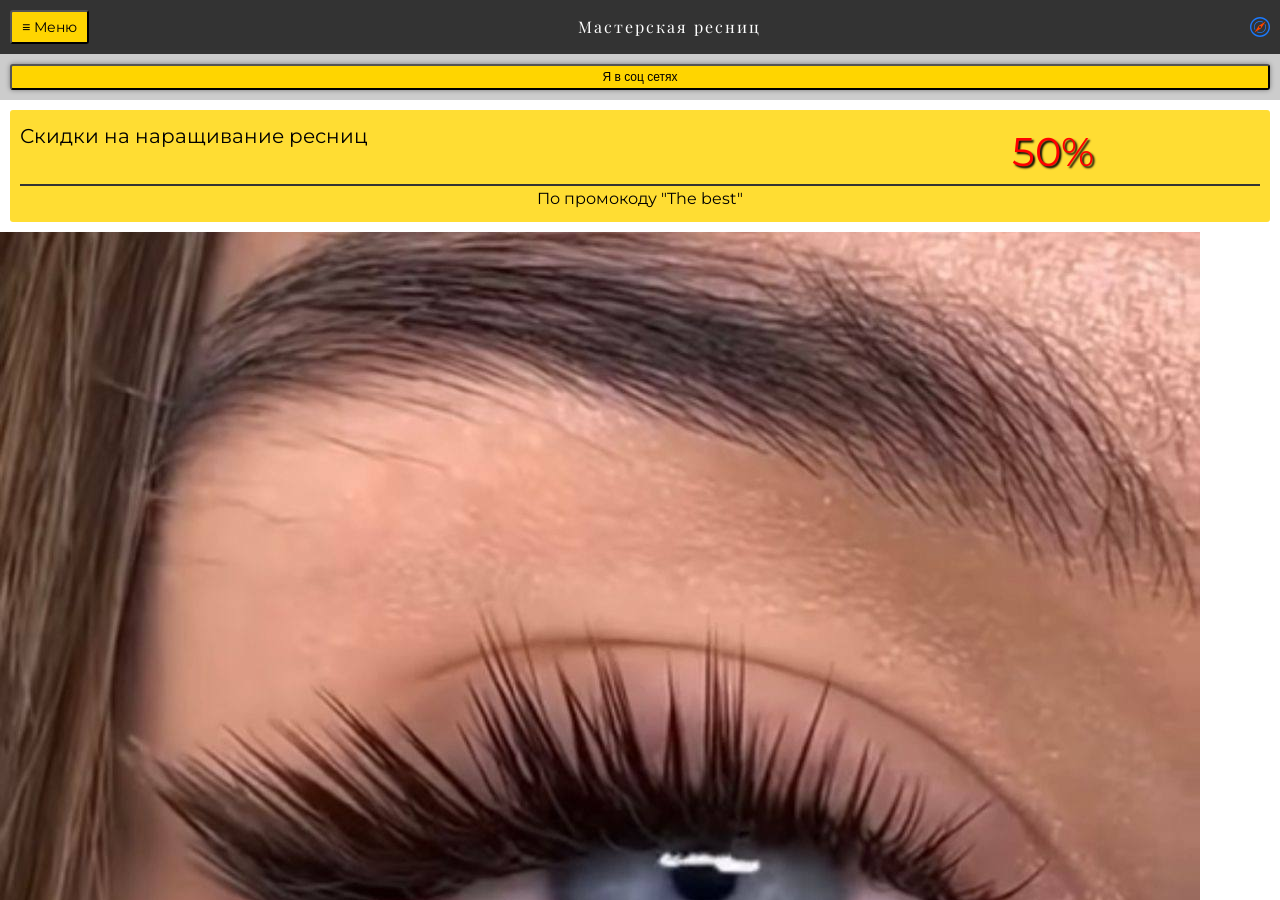
==== commit c8d4176e: "Add files via upload" ====
--- a/index.html
+++ b/index.html
@@ -3,202 +3,126 @@
   <head>
     <meta charset="UTF-8" />
     <meta name="viewport" content="width=device-width, initial-scale=1.0" />
-    <title>
-      Жадан Марина. Сертифицированый мастер по наращиванию ресниц в Спб.
-    </title>
-    <link rel="stylesheet" href="style.css" />
+    <title>Наращивание ресниц Спб. Главная страница</title>
   </head>
+  <link rel="stylesheet" href="style.css" />
+  <script src="script.js" defer></script>
   <body>
-    <header>
-      <div class="wrapper headerWrapper">
-        <p class="logo">
-          <strong
-            >Жадан Марина. <br />
-            Наращивания ресниц Санкт-Петербург.</strong
-          >
-        </p>
-
-        <nav>
-          <button class="burger">МЕНЮ</button>
-          <ul class="menu">
-            <li>
-              <a href="price.html" title="link to services page">Услуги</a>
-            </li>
-            <li><a href="gallery.html">Портфолио</a></li>
-            <li><a href="contact.html">Контакты</a></li>
-          </ul>
-        </nav>
-        <button class="addTask">
-          <a
-            href="https://dikidi.net/1633007?p=2.pi-po-ssm&o=7"
-            alt="link to the post"
-            >Записаться</a
-          >
-        </button>
-      </div>
-    </header>
-
-    <div class="blackCont">
-      <div class="cont">
-        <section class="hero">
-          <p>
-            <span class="textOrange">В каждой</span> есть прекрасное,<br />
-            но не все это видят.
-          </p>
-          <div class="heroContainer">
-            <h1 class="heroTitle">
-              Я, Марина Жадан, наращиванием ресниц
-              <span class="textOrange"
-                >сделаю твой образ более совершенным.</span
-              >
-            </h1>
-
-            <p class="heroDescription">
-              Твой взгляд может воспламенить всё вокруг!
+    <div class="container">
+      <nav class="nav" id="nav">
+        <ul class="menu">
+          <li><a href="#">Главная стр</a></li>
+          <li><a href="#">Контакты</a></li>
+          <li><a href="#">Портфолио</a></li>
+        </ul>
+      </nav>
+      <div class="wrapper">
+        <header class="header">
+          <button class="menuBtn">&#x2261 Меню</button>
+          <p class="headerTitle">Мастерская ресниц</p>
+          <a href="#" class="location">
+            <img src="img/locationIcon.svg" alt="">
+          </a>
+        </header>
+        <main class="mainCont">
+          <div class="socialCont">
+            <button class="socialBtn">Я в соц сетях</button>
+            <ul class="socialUl">
+              <li><a href="#">Написать в Телеграм</a></li>
+              <li><a href="#">Написать в Инстаграм</a></li>
+              <li><a href="#">Написать в Вайбер</a></li>
+            </ul>
+            
+          </div>
+          <div class="discont">
+            <div class="discontCont">
+              <p class="discontTitle">Скидки на наращивание ресниц</p>
+              <div class="discontNumber">50%</div>
+              <p class="discontText">По промокоду "The best"</p>
+            </div>
+          </div>
+          <section class="services">
+            <img src="img/eyes.jpg" alt="Наращивание ресниц Санкт Петербург">
+            <h1>Процедуры для ресниц</h1> 
+            <ul class="price">
+                <li class="price__item">
+                  <div class="servicesItem">Наращивание ресниц 1D</div>
+                  <div class="servicesPrice">250p</div>
+                  <div class="setvicesTime">1-1.5ч</div>
+                </li>
+                <li class="price__item">
+                  <div class="servicesItem">ресници 2D</div>
+                  <div class="servicesPrice">300p</div>
+                  <div class="setvicesTime">1.5-2ч</div>
+                </li>
+                <li class="price__item">
+                  <div class="servicesItem">Наращивание ресниц 3D</div>
+                  <div class="servicesPrice">350p</div>
+                  <div class="setvicesTime">1.5-2ч</div>
+                </li>
+                <li class="price__item">
+                  <div class="servicesItem">Наращивание ресниц 1.5D</div>
+                  <div class="servicesPrice">250p</div>
+                  <div class="setvicesTime">1-1.5</div>
+                </li>
+                <li class="price__item">
+                  <div class="servicesItem">Наращивание ресниц 2.5D</div>
+                  <div class="servicesPrice">300p</div>
+                  <div class="setvicesTime">1.5-2ч</div>
+                </li>
+                <li class="price__item">
+                  <div class="servicesItem">Мокрый эффект</div>
+                  <div class="servicesPrice">330p</div>
+                  <div class="setvicesTime">1-1.5ч</div>
+                </li>
+            </ul>
+          </section>
+          <section class="aboutEyes">
+            <h2>О наращивании ресниц</h2>
+            <p>
+              Природа наделила многих девушек шикарными ресницами. Но сейчас речь пойдет о тех девушках, которым не достаточно их обычного вида ресниц, а есть желание обрести пышные, длинные, густые ресницы, очаровывая одним взглядом всех окружающих.
             </p>
-
-            <a href="info.html" class="btn">О мастере.</a>
-          </div>
-        </section>
+            <p>
+              Наращивание ресниц в Харькове давно является одной из самых популярных процедур для ресниц, и не секрет что наращивание ресниц на Алексеевке ближе всего и удобнее сделать в "Майстерня краси" на метро "Победа".
+            </p>
+            <p>
+              Заполучить шикарного вида ресницы и стать обладательницей обворожительного взгляда можно с помощью наращивания ресниц. Существуют техники наращивания ресниц 2D, 3D, 6D, классическое наращивание ресниц, норковое наращивание ресниц. Все это множество различных видов создано для того что бы удовлетворить потребности любой женщины в стремлении выглядеть сногсшибательно и покорять одним взглядом!
+            </p>
+            <p>
+              Цена на наращивание ресниц на Алексеевке в Харькове будет доступнее и не менее качественно исполнено технически ,нежели в других городах. Ваши новые ресницы будут вас радовать положенный срок.
+            </p>
+            <h3>Наращивание ресниц подойдёт:</h3>
+            <ul>
+              <li>если вам хочется ресницы густые и длинные</li>
+              <li>если есть желание сделать взгляд более выразительный</li>
+              <li>если вы не любите или не хотите красить ресницы тушью</li>
+              <li>если хотите попробовать новые методы наращивания ресниц</li>
+              <li>если вы хотите быстро и недорого получить густые, длинные ресницы, без усилий</li>
+            </ul>
+            <p>
+              Полезно знать
+              нарощенные ресницы можно мочить, умываться и носить линзы
+              держаться около 3 недель, по истечению которых следует идти на коррекцию
+              при помощи наращивания ресниц можно скорректировать форму и разрез глаз
+              в руках профи процедура безопасна для родных ресниц, поэтому можно повторять с месяца в месяц
+              процедура наращивание ресниц длится от 1,5 до 2,5 часа в зависимости от густоты и выбранного эффекта
+              следует воздержаться от средств для умывания с содержанием масел, что бы преждевременно не нарушать ресницы
+              Наращивание ресниц классическое, дает один из самых натуральный эффектов. Подойдет для тех кто хочет иметь максимально натуральный вид ресниц.
+              
+              Наращивание ресниц 2D, отличается естественным видом, но при этом более пышной густотой, длина ресничек всегда подбирается индивидуально.
+              
+              Наращивание ресниц 3D, фаворит в технике густых, длинных, пышных ресничек, визуально увеличивающие глаза в нужной индивидуально подобранной форме.
+              
+              Наращивание ресниц 6D или голливудское наращивание ресниц, один из самых кукольных эффектов, поскольку подразумевает максимально густые, длинные, пышные ресницы.
+              
+              Часто возникает вопрос какая же на наращивание ресниц цена, и меняется ли она в зависимости от вида, способа и материала ресниц? И это конечно не единственный интересующий важный момент, который играет роль при выборе и определение своего салона красоты и специалиста, который может предложить высокое качество работы по доступной цене, удовлетворяющие потребности самых требовательных клиентов.
+              
+              Ответ прост, это деликатный и трудоемкий процесс наращивание шикарных ресниц в Харькове всегда варьируется по стоимости, но незначительно цена классического наращивания ресниц отличается от наращивания ресниц 3D.
+            </p>
+          </section>
+        </main>
       </div>
     </div>
-    <div class="cont">
-      <section class="benefits">
-        <h2 id="master">Наши преимущества.</h2>
-        <div class="benefit">
-          <h3>Долгая носка.</h3>
-          <p>
-            Гарантия сноски 1 неделю. <br />
-            Среднем носка 3 недели.
-          </p>
-        </div>
-        <div class="benefit">
-          <h3>Качество результата.</h3>
-          <p>
-            5-ти летний стаж. <br />
-            И большой опыт.
-          </p>
-        </div>
-        <div class="benefit">
-          <h3>Комфорт и профессионализм</h3>
-          <p>Уютный офис и приятная атмосфера</p>
-        </div>
-        <div class="benefit">
-          <h3>Скорость наращивания ресниц.</h3>
-          <p>за 1.5 часа 2D</p>
-        </div>
-      </section>
-    </div>
-    <div class="cont">
-      <section class="myWorck">
-        <h2>Наши рекомендуемые решения</h2>
-        <article class="myWorck__Items">
-          <a href="myworck.html" alt="link to classik"
-            ><strong>Класическое наращивание <br />ресниц.</strong></a
-          >
-        </article>
-        <article class="myWorck__Items">1.5D наращивание ресниц.</article>
-        <article class="myWorck__Items">2D наращивание ресниц.</article>
-        <article class="myWorck__Items">3D наращивание ресниц.</article>
-        <article class="myWorck__Items">Экспресс наращивание ресниц.</article>
-        <article class="myWorck__Items">Refresh ресниц.</article>
-        <article class="myWorck__Items">Наращивание уголков глаз.</article>
-        <article class="myWorck__Items">Снятие ресниц.</article>
-
-        <span class="myWorck__title"
-          >Звоните нам и мы поможем вам с выбором</span
-        >
-      </section>
-    </div>
-
-    <footer>
-      <section class="contact cont">
-        <ul class="footerCont">
-          <li><a href="tell:+79112153418">тел: +7(911) 215 34 18</a></li>
-          <li>г. Санкт-Петербург, Лиговский пр 83.</li>
-          <li>© 2024 Марина Жадан. Все права защищены.</li>
-        </ul>
-        <ul class="social">
-          <li>
-            <a href="">
-              <svg
-                width="40"
-                height="40"
-                viewBox="0 0 40 40"
-                fill="none"
-                xmlns="http://www.w3.org/2000/svg"
-              >
-                <rect width="40" height="40" rx="20" fill="black" />
-                <path
-                  fill="currentColor"
-                  d="M28 12.6022L24.9946 28.2923C24.9946 28.2923 24.5741 29.3801 23.4189 28.8584L16.4846 23.3526L16.4524 23.3364C17.3891 22.4654 24.6524 15.7027 24.9698 15.3961C25.4613 14.9214 25.1562 14.6387 24.5856 14.9974L13.8568 22.053L9.71764 20.6108C9.71764 20.6108 9.06626 20.3708 9.00359 19.8491C8.9401 19.3265 9.73908 19.0439 9.73908 19.0439L26.6131 12.1889C26.6131 12.1889 28 11.5579 28 12.6022Z"
-                />
-              </svg>
-            </a>
-          </li>
-          <li>
-            <a href=""
-              ><svg
-                width="40"
-                height="40"
-                viewBox="0 0 40 40"
-                fill="none"
-                xmlns="http://www.w3.org/2000/svg"
-              >
-                <rect width="40" height="40" rx="20" fill="black" />
-                <path
-                  d="M20.9825 27C13.466 27 9.17864 21.7447 9 13H12.7651C12.8888 19.4184 15.6646 22.1371 17.8632 22.6977V13H21.4085V18.5355C23.5796 18.2973 25.8607 15.7748 26.6302 13H30.1755C29.8855 14.4391 29.3075 15.8017 28.4776 17.0025C27.6477 18.2033 26.5837 19.2166 25.3523 19.979C26.7269 20.6756 27.941 21.6615 28.9145 22.8717C29.888 24.082 30.5988 25.489 31 27H27.0974C26.7373 25.6876 26.0054 24.5128 24.9934 23.6228C23.9814 22.7328 22.7343 22.1673 21.4085 21.997V27H20.9825Z"
-                  fill="white"
-                />
-              </svg>
-            </a>
-          </li>
-          <li>
-            <a href=""
-              ><svg
-                width="40"
-                height="40"
-                viewBox="0 0 40 40"
-                fill="none"
-                xmlns="http://www.w3.org/2000/svg"
-              >
-                <rect width="40" height="40" rx="20" fill="black" />
-                <path
-                  d="M20 11.8072C22.6506 11.8072 23.0121 11.8072 24.0964 11.8072C25.0602 11.8072 25.5422 12.0482 25.9036 12.1687C26.3855 12.4096 26.747 12.5301 27.1084 12.8916C27.4699 13.253 27.7108 13.6145 27.8313 14.0964C27.9518 14.4578 28.0723 14.9398 28.1928 15.9036C28.1928 16.988 28.1928 17.2289 28.1928 20C28.1928 22.7711 28.1928 23.0121 28.1928 24.0964C28.1928 25.0602 27.9518 25.5422 27.8313 25.9036C27.5904 26.3855 27.4699 26.747 27.1084 27.1084C26.747 27.4699 26.3855 27.7108 25.9036 27.8313C25.5422 27.9518 25.0602 28.0723 24.0964 28.1928C23.0121 28.1928 22.7711 28.1928 20 28.1928C17.2289 28.1928 16.988 28.1928 15.9036 28.1928C14.9398 28.1928 14.4578 27.9518 14.0964 27.8313C13.6145 27.5904 13.253 27.4699 12.8916 27.1084C12.5301 26.747 12.2892 26.3855 12.1687 25.9036C12.0482 25.5422 11.9277 25.0602 11.8072 24.0964C11.8072 23.0121 11.8072 22.7711 11.8072 20C11.8072 17.2289 11.8072 16.988 11.8072 15.9036C11.8072 14.9398 12.0482 14.4578 12.1687 14.0964C12.4096 13.6145 12.5301 13.253 12.8916 12.8916C13.253 12.5301 13.6145 12.2892 14.0964 12.1687C14.4578 12.0482 14.9398 11.9277 15.9036 11.8072C16.988 11.8072 17.3494 11.8072 20 11.8072ZM20 10C17.2289 10 16.988 10 15.9036 10C14.8193 10 14.0964 10.241 13.494 10.4819C12.8916 10.7229 12.2892 11.0843 11.6867 11.6867C11.0843 12.2892 10.8434 12.7711 10.4819 13.494C10.241 14.0964 10.1205 14.8193 10 15.9036C10 16.988 10 17.3494 10 20C10 22.7711 10 23.0121 10 24.0964C10 25.1807 10.241 25.9036 10.4819 26.506C10.7229 27.1084 11.0843 27.7108 11.6867 28.3133C12.2892 28.9157 12.7711 29.1566 13.494 29.5181C14.0964 29.759 14.8193 29.8795 15.9036 30C16.988 30 17.3494 30 20 30C22.6506 30 23.0121 30 24.0964 30C25.1807 30 25.9036 29.759 26.506 29.5181C27.1084 29.2771 27.7108 28.9157 28.3133 28.3133C28.9157 27.7108 29.1566 27.2289 29.5181 26.506C29.759 25.9036 29.8795 25.1807 30 24.0964C30 23.0121 30 22.6506 30 20C30 17.3494 30 16.988 30 15.9036C30 14.8193 29.759 14.0964 29.5181 13.494C29.2771 12.8916 28.9157 12.2892 28.3133 11.6867C27.7108 11.0843 27.2289 10.8434 26.506 10.4819C25.9036 10.241 25.1807 10.1205 24.0964 10C23.0121 10 22.7711 10 20 10Z"
-                  fill="white"
-                />
-                <path
-                  d="M20 14.8193C17.1084 14.8193 14.8193 17.1084 14.8193 20C14.8193 22.8916 17.1084 25.1807 20 25.1807C22.8916 25.1807 25.1807 22.8916 25.1807 20C25.1807 17.1084 22.8916 14.8193 20 14.8193ZM20 23.3735C18.1928 23.3735 16.6265 21.9277 16.6265 20C16.6265 18.1928 18.0723 16.6265 20 16.6265C21.8072 16.6265 23.3735 18.0723 23.3735 20C23.3735 21.8072 21.8072 23.3735 20 23.3735Z"
-                  fill="white"
-                />
-                <path
-                  d="M25.3012 15.9036C25.9666 15.9036 26.506 15.3642 26.506 14.6988C26.506 14.0334 25.9666 13.494 25.3012 13.494C24.6358 13.494 24.0964 14.0334 24.0964 14.6988C24.0964 15.3642 24.6358 15.9036 25.3012 15.9036Z"
-                  fill="white"
-                />
-              </svg>
-            </a>
-          </li>
-          <li>
-            <a href=""
-              ><svg
-                width="40"
-                height="40"
-                viewBox="0 0 40 40"
-                fill="none"
-                xmlns="http://www.w3.org/2000/svg"
-              >
-                <rect width="40" height="40" rx="20" fill="black" />
-                <path
-                  d="M27.9268 12.0625C25.9512 10.0937 23.3171 9 20.5366 9C14.7561 9 10.0732 13.6667 10.0732 19.4271C10.0732 21.25 10.5854 23.0729 11.4634 24.6042L10 30L15.561 28.5417C17.0976 29.3438 18.7805 29.7812 20.5366 29.7812C26.3171 29.7812 31 25.1146 31 19.3542C30.9268 16.6563 29.9024 14.0312 27.9268 12.0625ZM25.5854 23.1458C25.3659 23.7292 24.3415 24.3125 23.8293 24.3854C23.3902 24.4583 22.8049 24.4583 22.2195 24.3125C21.8537 24.1667 21.3415 24.0208 20.7561 23.7292C18.122 22.6354 16.439 20.0104 16.2927 19.7917C16.1463 19.6458 15.1951 18.4062 15.1951 17.0937C15.1951 15.7812 15.8537 15.1979 16.0732 14.9062C16.2927 14.6146 16.5854 14.6146 16.8049 14.6146C16.9512 14.6146 17.1707 14.6146 17.3171 14.6146C17.4634 14.6146 17.6829 14.5417 17.9024 15.0521C18.122 15.5625 18.6341 16.875 18.7073 16.9479C18.7805 17.0938 18.7805 17.2396 18.7073 17.3854C18.6341 17.5312 18.561 17.6771 18.4146 17.8229C18.2683 17.9687 18.1219 18.1875 18.0488 18.2604C17.9024 18.4062 17.7561 18.5521 17.9024 18.7708C18.0488 19.0625 18.561 19.8646 19.3659 20.5937C20.3902 21.4687 21.1951 21.7604 21.4878 21.9063C21.7805 22.0521 21.9268 21.9792 22.0732 21.8333C22.2195 21.6875 22.7317 21.1042 22.878 20.8125C23.0244 20.5208 23.2439 20.5938 23.4634 20.6667C23.6829 20.7396 25 21.3958 25.2195 21.5417C25.5122 21.6875 25.6585 21.7604 25.7317 21.8333C25.8049 22.0521 25.8049 22.5625 25.5854 23.1458Z"
-                  fill="white"
-                />
-              </svg>
-            </a>
-          </li>
-        </ul>
-      </section>
-    </footer>
-
-    <script src="./sc.js"></script>
   </body>
 </html>
+
--- a/style.css
+++ b/style.css
@@ -1,884 +1,209 @@
+@import url("https://fonts.googleapis.com/css2?family=Montserrat:ital,wght@0,100..900;1,100..900&family=Playfair+Display:ital,wght@0,400..900;1,400..900&family=Roboto+Condensed:ital,wght@0,100..900;1,100..900&display=swap");
 * {
   margin: 0;
   padding: 0;
   box-sizing: border-box;
-  word-wrap: break-word;
-}
-html {
-  font-family: Arial, sans-serif;
-  line-height: 1.6;
-  color: #333;
-  font-size: 16px;
-}
-
-ul {
-  list-style: none;
-}
-button {
-  border: none;
-}
-a {
-  text-decoration: none;
 }
 img {
   max-width: 100%;
   height: auto;
 }
-
-.wrapper,
-.cont {
-  max-width: 1200px;
-  margin: 0 auto;
-}
-.cont {
-  padding: 10px;
-}
-/* Стили для шапки (header) */
-
-.blackCont {
-  background: rgb(0, 0, 0);
-  background: linear-gradient(
-    180deg,
-    rgba(0, 0, 0, 1) 95%,
-    rgba(255, 255, 255, 1) 100%
-  );
-}
-header {
-  color: #fff;
-  background-color: #000;
-}
-.headerWrapper {
+html {
+  font-size: 16px;
+  line-height: 1.6;
+  font-family: "Montserrat", sans-serif;
+}
+html,
+body {
+  height: 100%;
+  width: 100%;
+}
+
+.container {
   display: flex;
-  flex-wrap: wrap;
+  height: inherit;
+  width: inherit;
+  overflow-x: hidden;
+}
+/* nav */
+nav.nav {
+  position: fixed;
+  left: -270px;
+  height: 100%;
+  width: 270px;
+  transition: left 1s;
+
+  color: antiquewhite;
+  border-right: 2px solid rgba(22, 47, 192, 0.5);
+
+  .menu {
+    padding: 10px;
+    height: inherit;
+    li {
+      padding: 10px;
+      border-bottom: 1px solid rgba(0, 0, 0, 0.5);
+    }
+  }
+}
+
+nav.nav.open {
+  left: 0;
+}
+.wrapper {
+  transition: transform 1s;
+}
+nav.nav.open + .wrapper {
+  transform: translate(270px);
+}
+/* nav */
+.wrapper {
+  width: 100%;
+  height: auto;
+}
+/* header */
+header.header {
+  display: flex;
+  position: fixed;
+  z-index: 1000;
+  left: 0;
+  right: 0;
+  align-items: center;
   justify-content: space-between;
-  padding: 10px;
-}
-
-header .logo {
-  font-size: 14px;
-  display: flex;
-  align-content: center;
-  flex-wrap: wrap;
-}
-.burger {
-  display: none;
-  padding: 10px 20px;
-  cursor: pointer;
-  border-radius: 5px;
-}
-nav ul {
-  list-style: none;
-}
-
-nav ul li {
-  display: inline-block;
-}
-
-nav ul li a {
-  display: inline-block;
-  color: #fff;
-  text-decoration: none;
-  font-size: 14px;
-  padding: 15px;
-  letter-spacing: 2px;
-}
-nav ul li a:hover {
-  text-decoration: underline;
-}
-nav ul li a:active {
-  text-decoration: underline;
-  color: orange;
-}
-/* Стили для главного рекламного блока (hero) */
-.hero .heroTitle {
-  font-size: 16px;
-  margin: 0 0 20px;
-}
-.heroDescription {
-  line-height: 20px;
-  margin-bottom: 30px;
-  opacity: 0.5;
-}
-.hero .textOrange {
-  color: #b8785a;
-}
-
-.heroContainer {
-  width: 400px;
-}
-
-.hero > p {
-  margin-bottom: 20px;
-  text-align: left;
-  align-self: self-start;
-}
-
-.hero .cta-button {
-  margin-bottom: 10px;
-}
-.btn {
-  background: rgb(12, 255, 49);
-  background: linear-gradient(
-    172deg,
-    rgba(12, 255, 49, 1) 0%,
-    rgba(87, 70, 34, 1) 25%,
-    rgba(76, 201, 97, 1) 45%,
-    rgba(195, 97, 66, 1) 64%,
-    rgba(132, 214, 174, 0.8) 85%,
-    rgba(24, 8, 166, 0.8) 100%
-  );
-  background-size: 800% 400%;
-  animation: gradientAnimation 10s ease infinite;
-  display: inline-block;
-  text-decoration: none;
-  font-weight: bold;
-  padding: 10px 15px;
-  color: #fff;
-  border-radius: 5px;
-  font-size: 15px;
-  text-shadow: 1px 1px 1px #000;
-}
-.btn:hover {
-  background-color: #e65c5c;
-  transform: scale(1.03);
-}
-@keyframes gradientAnimation {
-  0% {
-    background-position: 0% 50%;
-  }
-  50% {
-    background-position: 100% 50%;
-  }
-  100% {
-    background-position: 0% 50%;
-  }
-}
-
-/* Стили для преимуществ (benefits) */
-.benefits {
-  background-color: #fff;
-  text-align: center;
-
+
+  padding: 10px;
+  background-color: #333;
+
+  button.menuBtn {
+    background: #ffd500;
+    border-radius: 3px;
+    color: #000;
+    display: block;
+    font-size: 14px;
+    font-weight: normal;
+    font-family: "Montserrat", sans-serif;
+
+    padding: 6px 10px 6px 10px;
+  }
+
+  .location {
+    display: flex;
+    align-items: center;
+  }
+  .headerTitle {
+    font-family: "Playfair Display", serif;
+    color: #fff;
+    letter-spacing: 2px;
+  }
+}
+/* header */
+/* main */
+main.mainCont {
+  margin-top: 53px;
+}
+/* main */
+.socialCont {
+  padding: 10px;
+  background-color: #ccc;
   position: relative;
-  z-index: 1111;
-  display: flex;
+
+  .socialBtn {
+    width: 100%;
+    background: #ffd500;
+    border-radius: 3px;
+    color: #000;
+    font-size: 12px;
+    font-weight: normal;
+
+    padding: 4px 0px 4px 0px;
+    text-align: center;
+    box-shadow: 0px 0px 5px rgba(0, 0, 0, 0.4);
+  }
+  .socialUl {
+    display: none;
+    margin-top: 10px;
+
+    li {
+      margin-bottom: 5px;
+    }
+    li a {
+      display: block;
+      padding: 10px;
+      color: #000;
+      text-decoration: none;
+      background-color: #fff;
+      border: 1px solid #000;
+      position: relative;
+    }
+  }
+  .openSocial {
+    display: block;
+  }
+}
+
+.discont {
+  padding: 10px;
+}
+.discontCont {
+  display: grid;
+  grid-template-columns: 2fr 1fr;
+  grid-template-rows: auto auto;
+  grid-template-areas:
+    "title number"
+    "text text";
   justify-content: space-around;
-}
-
-.benefits h2 {
-  font-size: 2rem;
-  width: 1px;
-  height: 1px;
-  margin-bottom: 30px;
-  overflow: hidden;
-  position: absolute;
-  top: 0;
-  left: 0;
-}
-
-.benefits .benefit {
-  display: inline-block;
-  width: 22%;
-  margin: 10px;
-  box-shadow: 1px 1px 1px #000;
-  border: 1px solid #000;
-  border-radius: 15px;
-  padding: 10px 10px 10px 63px;
-  display: flex;
-  flex-direction: column;
-  text-align: center;
-  justify-content: center;
-  min-height: 100px;
-  background-repeat: no-repeat;
-  background-position-y: center;
-  background-position-x: 10px;
-  margin-top: -55px;
-  background-color: #fff;
-}
-.benefit:nth-of-type(1) {
-  background-image: url("./img/wot.gif");
-}
-.benefit:nth-of-type(2) {
-  background-image: url("./img/quality.gif");
-}
-.benefit:nth-of-type(3) {
-  background-image: url("./img/comfort.png");
-}
-.benefit:nth-of-type(4) {
-  background-image: url("./img/watchspees.gif");
-}
-.benefits .benefit h3 {
-  font-size: 15px;
-  text-align: left;
-  line-height: 15px;
-  margin-bottom: 5px;
-}
-.benefits .benefit p {
-  font-size: 15px;
-  text-align: left;
-  line-height: 16px;
-  opacity: 0.5;
-}
-
-/* Стили для рекомендованных решений (recommendations) */
-section.myWorck {
-  text-align: center;
-
-  display: flex;
-  flex-wrap: wrap;
-  justify-content: space-between;
-}
-
-section.myWorck h2 {
-  font-size: 20px;
-  margin-bottom: 15px;
-  width: 100%;
-}
-
-section.myWorck .myWorck__Items {
-  width: calc(25% - 10px);
-  height: 200px;
-  border: 1px solid #000;
-  border-radius: 15px;
-  background-size: cover;
-  box-shadow: 1px 1px 7px #000;
-  text-shadow: 1px 1px 3px #000;
-  transition: scale, 0.5s;
-  font-size: 17px;
-
-  color: #e4dede;
-  font-weight: bold;
-  margin-bottom: 25px;
-  cursor: pointer;
-}
-
-section.myWorck .myWorck__Items:hover {
-  transform: scale(1.04);
-}
-section.myWorck .myWorck__Items:nth-of-type(1) {
-  background-image: url("img/myWorck/classik/img3Cjpg.jpg");
-}
-section.myWorck .myWorck__Items:nth-of-type(2) {
-  background-image: url(./img/myWorck/strelkaL.jpg);
-}
-section.myWorck .myWorck__Items:nth-of-type(3) {
-  background-image: url(./img/myWorck/2D.jpg);
-}
-section.myWorck .myWorck__Items:nth-of-type(4) {
-  background-image: url(./img/myWorck/3D.jpg);
-}
-
-section.myWorck .myWorck__Items:nth-of-type(5) {
-  background-image: url(./img/myWorck/express.jpg);
-}
-section.myWorck .myWorck__Items:nth-of-type(6) {
-  background-image: url(./img/myWorck/woterEffekt.jpg);
-}
-.myWorck__title {
-  display: block;
-  width: 100%;
-  text-align: center;
-}
-section.myWorck .myWorck__Items a {
-  color: inherit;
-  display: block;
-  width: 100%;
-  height: 100%;
-  display: flex;
-  align-items: center;
-  justify-content: center;
-  font-size: 16px;
-  color: #000;
-}
-footer {
-  background-color: #000;
-  color: #fff;
-  text-align: center;
-}
-
-/* services page style start */
+  padding: 10px;
+  border-radius: 3px;
+  background-color: #ffd500cc;
+
+  .discontTitle {
+    grid-area: title;
+    font-size: 20px;
+  }
+  .discontNumber {
+    grid-area: number;
+    text-align: center;
+    font-size: 40px;
+    text-shadow: 2px 2px 2px #000;
+    color: red;
+  }
+  .discontText {
+    grid-area: text;
+    text-align: center;
+
+    border-top: 2px solid #333;
+  }
+}
 .services {
-  padding: 15px;
-  display: flex;
-  flex-wrap: wrap;
-}
-.rightBox {
-  width: 50%;
-  padding: 10px;
-  padding: 15px 10px 1px 53px;
-}
-.rightBox ul {
-  list-style: none;
-}
-.services h1 {
-  margin-bottom: 10px;
-  width: 100%;
-}
-.priceList {
-  display: flex;
-  justify-content: space-between;
-  flex-wrap: wrap;
-  width: 50%;
-  list-style: none;
-}
-.priceList__item {
-  width: 47%;
-  border: 1px solid rgba(0, 0, 0, 0.5);
-  border-radius: 15px;
-  padding: 15px;
-  text-align: right;
-  margin-bottom: 25px;
-  transition: transform 0.5s;
-}
-.priceList__item:hover {
-  transform: scale(1.1);
-}
-.servicesItem,
-.servicesPrice,
-.setvicesTime {
-  position: relative;
-  font-size: 14px;
-}
-.setvicesTime {
-  opacity: 0.5;
-}
-.servicesItem::before,
-.servicesPrice:before,
-.setvicesTime:before {
-  position: absolute;
-  padding: 0 10px 0 30px;
-  height: 20px;
-  background-repeat: no-repeat;
-  display: block;
-}
-.servicesItem::before {
-  content: "Обьем";
-  background-image: url(./img/price/eye.svg);
-}
-.servicesPrice:before {
-  content: "Стоимость";
-  background-image: url(./img/price/money.svg);
-}
-.setvicesTime:before {
-  content: "Время";
-  background-image: url(./img/price/time.svg);
-}
-/* services page style end */
-/* gallery pages style start */
-.gallery {
-  display: flex;
-  flex-wrap: wrap;
-  justify-content: center;
-  gap: 20px;
-  padding: 10px;
-}
-.gallery img {
-  max-width: 100%;
-  height: auto;
-
-  transition: opacity 0.3s ease-in-out;
-}
-.gallery-item {
-  width: calc(20% - 10px);
-  display: flex;
-  align-items: stretch;
-  overflow: hidden;
-  background: #f0f0f0;
-}
-/* модал start*/
-.addTask {
-  align-self: center;
-  font-size: 14px;
-  padding: 12px 7px;
-  border-radius: 5px;
-  background-color: #ffc107;
-  outline: none;
-  cursor: pointer;
-  font-weight: 600;
-}
-.addTask:hover {
-  transform: scale(1.02);
-}
-.modal {
-  display: none;
-  position: absolute;
-  top: 0;
-  left: 0;
-  bottom: 0;
-  right: 0;
-  z-index: 1111111;
-}
-.modalCont {
-  max-width: 1200px;
-  margin: 0 auto;
-  display: flex;
-  justify-content: center;
-  align-items: center;
-  height: 100%;
-  padding: 0 10px;
-}
-.modal form {
-  background-color: #e4dede;
-  display: flex;
-  flex-wrap: wrap;
-  align-content: center;
-  max-width: 600px;
-  min-height: 150px;
-  padding: 30px;
-  border: 1px solid #000;
-  position: relative;
-  border-radius: 15px;
-}
-.modal form label {
-  width: 100%;
-}
-.modal #number {
-  padding: 10px;
-  width: 70%;
-  border-top-left-radius: 10px;
-  border-bottom-left-radius: 10px;
-}
-.modal button {
-  width: 30%;
-  background-color: darkgoldenrod;
-  border-top-right-radius: 10px;
-  border-bottom-right-radius: 10px;
-}
-.modal form span {
-  position: absolute;
-  right: 10px;
-  top: -23px;
-  padding: 5px 15px;
-  cursor: pointer;
-  border: 1px solid #000;
-  border-radius: 50%;
-  background-color: blanchedalmond;
-}
-/* modal end */
-/* pages contact  start */
-.contactCont {
-  padding: 15px;
-  display: flex;
-
-  flex-wrap: wrap;
-}
-.contactCont h1 {
-  width: 100%;
-}
-.contact-info {
-  list-style: none;
-}
-.social-media a {
-  margin-right: 10px;
-  text-decoration: none;
-  color: #3498db;
-  font-size: 18px;
-  transition: color 0.3s ease;
-}
-.social-media a:hover {
-  color: #2980b9;
-}
-.map {
-  width: 70%;
-}
-.leftCont {
-  width: 30%;
-}
-iframe {
-  width: 100%;
-  border: 0;
-  height: 300px;
-  border-radius: 8px;
-}
-
-/* страница профиля начало */
-.infoCont {
-  background-color: #edeef0;
-}
-.profileCont {
-  display: flex;
-  align-items: self-start;
-  gap: 10px;
-}
-.profileImg {
-  width: 40%;
-  display: flex;
-  flex-direction: column;
-  align-items: center;
-}
-.profileInfo {
-  width: 60%;
-}
-.profileImg,
-.profileInfo {
-  padding: 15px;
-  background-color: #fff;
-  border-radius: 10px;
-  box-shadow: 0 0 3px #000;
-}
-.profileInfo h1 {
-  font-size: 20px;
-  margin-bottom: 10px;
-}
-.profileInfo p {
-  font-size: 18px;
-  opacity: 0.8;
-  margin-top: 10px;
-  line-height: 24px;
-}
-.profileInfo__sertifikat {
-  display: flex;
-  flex-wrap: wrap;
-}
-.profileInfo__sertifikat li:not(:first-child) {
-  width: calc(25% - 20px);
-  margin: 10px;
-}
-
-.profileInfo__descr {
-  list-style-type: circle;
-  padding-left: 20px;
-  line-height: 1.2;
-  margin-top: 10px;
-}
-.profileInfo__descr li:not(:last-child) {
-  margin-bottom: 10px;
-}
-.sertifikat_title {
-  width: 100%;
-  padding-left: 10px;
-  margin-top: 20px;
-}
-.profileInfo__sertifikat a {
-  box-shadow: 2px 2px 5px #000;
-  border-top: 1px solid rgba(0, 0, 0, 0.5);
-  display: block;
-}
-
-.hero {
-  color: #fff;
-  text-align: center;
-  padding-bottom: 80px;
-  display: flex;
-  justify-content: space-between;
-}
-
-/* myWorck slider start */
-.worck_title {
-  line-height: 1;
-  margin-bottom: 20px;
-  margin-top: 10px;
-}
-.slider {
-  position: relative;
-  width: 100%;
-
-  margin: 0 auto;
-  overflow: hidden;
-}
-
-.slider-track {
-  display: flex;
-  transition: transform 0.5s ease-in-out;
-}
-
-.slide {
-  flex: 0 0 25%; /* По умолчанию 4 карточки в ряд (25% каждая) */
-  max-height: 300px; /* Показываем 3 элемента одновременно */
-  box-sizing: border-box;
-  text-align: center;
-  background-color: white;
-  border: 1px solid #ddd;
-}
-.slide a {
-  display: flex;
-  width: 100%;
-  height: 100%;
-}
-.slide a img {
-  width: 100%; /* изображение заполняет ширину контейнера */
-  height: 100%; /* высота будет такой же, как у контейнера */
-  object-fit: cover; /* сохраняем пропорции, заполняем контейнер */
-  display: block;
-}
-
-.prev,
-.next {
-  position: absolute;
-  top: 50%;
-  transform: translateY(-50%);
-  background-color: rgba(0, 0, 0, 0.5);
-  color: white;
-  border: none;
-  cursor: pointer;
-  padding: 10px;
-  z-index: 1000;
-}
-
-.prev {
-  left: 10px;
-}
-
-.next {
-  right: 10px;
-}
-p.desc {
-  padding-top: 20px;
-  padding-bottom: 20px;
-}
-/* myWorck slider end */
-footer a {
-  color: #fff;
-}
-.contact {
-  display: flex;
-  flex-wrap: wrap;
-  justify-content: space-between;
-  text-align: left;
-  align-items: flex-start;
-}
-.social {
-  display: flex;
-  flex-wrap: wrap;
-  justify-content: space-between;
-  align-items: flex-start;
-  position: relative;
-  padding-top: 25px;
-}
-.social a {
-  width: 100%;
-  height: 100%;
-  display: block;
-}
-.social li:not(:last-child) {
-  margin-right: 15px;
-}
-.social::before {
-  content: "Напишите мне в соц. сетях";
-  position: absolute;
-  top: 0;
-}
-
-.footerCont {
-  position: relative;
-  padding-top: 25px;
-}
-.footerCont:before {
-  content: "Контакты";
-  position: absolute;
-  top: 0;
-}
-@media screen and (max-width: 1000px) {
-  .servicesItem::before,
-  .servicesPrice:before,
-  .setvicesTime:before {
-    padding: 0 10px 0 30px;
-  }
-  .priceList__item {
-    width: 100%;
-  }
-  .priceList {
-    justify-content: center;
-  }
-}
-@media screen and (max-width: 820px) {
-  section.myWorck .myWorck__Items {
-    width: calc(33.33% - 10px);
-  }
-  .map {
-    width: 100%;
-  }
-  .leftCont {
-    width: 100%;
-  }
-  .gallery-item {
-    width: calc(33.33% - 20px);
-  }
-  .rightBox {
-    width: 100%;
-    padding: 15px 10px 20px 15px;
-  }
-
-  .priceList {
-    width: 100%;
-  }
-  .hero > p {
-    display: none;
-  }
-
-  header .logo {
-    margin-right: 0;
-    order: 1;
-  }
-  .addTask {
-    order: 2;
-  }
-  header nav {
-    order: 3;
-    width: 100%;
-    text-align: center;
-  }
-  .heroContainer {
-    width: 80%;
-  }
-  .hero {
-    justify-content: center;
-  }
-  .benefits {
-    flex-wrap: wrap;
-  }
-  .benefits .benefit {
-    margin-top: 0;
-    width: 45%;
-  }
-  .benefits h2 {
-    display: block;
-    width: 100%;
-    height: auto;
-    position: static;
-  }
-}
-@media screen and (max-width: 600px) {
-  .footerCont,
-  .social {
-    width: 100%;
-    text-align: center;
-  }
-  .footerCont::before,
-  .social::before {
-    left: 0;
-    right: 0;
-  }
-
-  .profileImg,
-  .profileInfo {
-    width: 100%;
-  }
-
-  .slide {
-    flex: 0 0 50%; /* По умолчанию 4 карточки в ряд (25% каждая) */
-    flex-wrap: wrap;
-  }
-  .gallery-item {
-    width: calc(50% - 20px);
-  }
-  .priceList {
-    width: 100%;
-  }
-  section.myWorck .myWorck__Items {
-    width: calc(50% - 10px);
-  }
-  .profileImg,
-  .profileInfo {
-    width: 100%;
-  }
-  .profileCont {
-    flex-wrap: wrap;
-  }
-  .profileImg {
-    order: 1;
-  }
-  .profileInfo {
-    order: 2;
-  }
-}
-@media screen and (max-width: 480px) {
-  p.logo strong {
+  h1 {
+    margin-top: 15px;
+    padding: 0 10px;
+    font-size: 16px;
+    text-align: center;
     font-weight: 400;
   }
-  section.myWorck .myWorck__Items {
-    width: 100%;
-  }
-  .gallery-item {
-    width: calc(100% - 20px);
-  }
-  .services h1 {
-    font-size: 16px;
-  }
-  .profileInfo__sertifikat li:not(:first-child) {
-    width: calc(50% - 20px);
-  }
-
-  .profileCont {
-    flex-wrap: wrap;
-  }
-  .hero .heroTitle {
-    font-size: 15px;
-  }
-  .heroDescription {
-    font-size: 15px;
-  }
-  .heroContainer {
-    width: 100%;
-    margin-bottom: 10px;
-  }
-  nav ul li {
-    margin-bottom: 10px;
-    background-color: blueviolet;
-  }
-  nav ul li a {
-    display: block;
-  }
-
-  header nav {
-    width: 100%;
-    display: flex;
-    flex-direction: column;
-    margin-top: 10px;
-  }
-  .burger {
-    display: block;
-    align-self: flex-end;
-    font-size: 14px;
-    padding: 11px 28px;
-    font-weight: 700;
-  }
-  .menu {
-    list-style: none;
-    padding: 0;
-    margin: 0;
-    overflow: hidden;
-    max-height: 0;
-    opacity: 0;
-    transform: translateY(-20px);
-    transition: opacity 0.5s ease, transform 0.2s ease;
-  }
-  .menu.active {
-    display: flex;
-    max-height: 500px;
-    opacity: 1;
-    transform: translateY(0);
-    flex-direction: column;
-    margin-top: 10px;
-  }
-  section.myWorck .myWorckItems {
-    width: 100%;
-  }
-  .benefits .benefit {
-    width: 100%;
-    margin: 0;
-    margin-bottom: 10px;
-  }
-  .benefits h2,
-  section.myWorck h2,
-  .help h2 {
-    margin-bottom: 10px;
-    font-size: 18px;
-  }
-  .hero {
-    padding: 0;
-  }
-  section.myWorck {
-    justify-content: center;
-  }
-  .contact {
-    justify-content: center;
-  }
-  .contact h2 {
-    margin-bottom: 20px;
-  }
-  p.logo {
-    width: 200px;
-    text-align: left;
-  }
-}
+  ul.price {
+    padding: 10px;
+
+    li.price__item {
+      display: flex;
+      flex-wrap: wrap;
+
+      justify-content: space-around;
+      width: 100%;
+      border-bottom: 1px solid rgba(0, 0, 0, 0.5);
+      list-style: none;
+      padding-left: 5px;
+    }
+    .servicesItem {
+      width: 80%;
+      font-weight: 400;
+    }
+    .servicesPrice {
+      width: 20%;
+      text-align: center;
+    }
+    .setvicesTime {
+      width: 100%;
+    }
+  }
+}
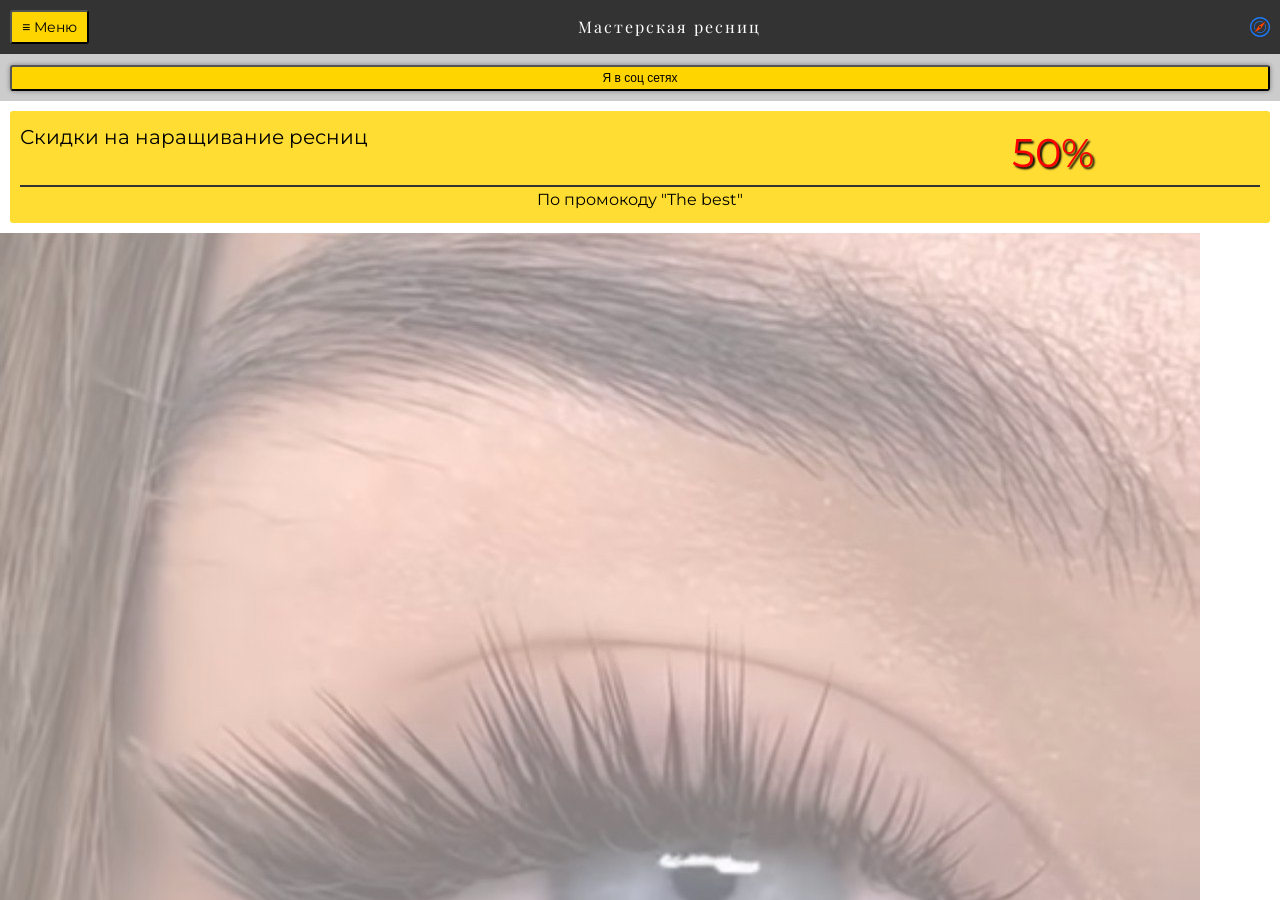
==== commit 9ac00806: "Add files via upload" ====
--- a/index.html
+++ b/index.html
@@ -10,6 +10,7 @@
   <body>
     <div class="container">
       <nav class="nav" id="nav">
+        <button class="closeBtn">X</button>
         <ul class="menu">
           <li><a href="#">Главная стр</a></li>
           <li><a href="#">Контакты</a></li>
@@ -77,49 +78,8 @@
                 </li>
             </ul>
           </section>
-          <section class="aboutEyes">
-            <h2>О наращивании ресниц</h2>
-            <p>
-              Природа наделила многих девушек шикарными ресницами. Но сейчас речь пойдет о тех девушках, которым не достаточно их обычного вида ресниц, а есть желание обрести пышные, длинные, густые ресницы, очаровывая одним взглядом всех окружающих.
-            </p>
-            <p>
-              Наращивание ресниц в Харькове давно является одной из самых популярных процедур для ресниц, и не секрет что наращивание ресниц на Алексеевке ближе всего и удобнее сделать в "Майстерня краси" на метро "Победа".
-            </p>
-            <p>
-              Заполучить шикарного вида ресницы и стать обладательницей обворожительного взгляда можно с помощью наращивания ресниц. Существуют техники наращивания ресниц 2D, 3D, 6D, классическое наращивание ресниц, норковое наращивание ресниц. Все это множество различных видов создано для того что бы удовлетворить потребности любой женщины в стремлении выглядеть сногсшибательно и покорять одним взглядом!
-            </p>
-            <p>
-              Цена на наращивание ресниц на Алексеевке в Харькове будет доступнее и не менее качественно исполнено технически ,нежели в других городах. Ваши новые ресницы будут вас радовать положенный срок.
-            </p>
-            <h3>Наращивание ресниц подойдёт:</h3>
-            <ul>
-              <li>если вам хочется ресницы густые и длинные</li>
-              <li>если есть желание сделать взгляд более выразительный</li>
-              <li>если вы не любите или не хотите красить ресницы тушью</li>
-              <li>если хотите попробовать новые методы наращивания ресниц</li>
-              <li>если вы хотите быстро и недорого получить густые, длинные ресницы, без усилий</li>
-            </ul>
-            <p>
-              Полезно знать
-              нарощенные ресницы можно мочить, умываться и носить линзы
-              держаться около 3 недель, по истечению которых следует идти на коррекцию
-              при помощи наращивания ресниц можно скорректировать форму и разрез глаз
-              в руках профи процедура безопасна для родных ресниц, поэтому можно повторять с месяца в месяц
-              процедура наращивание ресниц длится от 1,5 до 2,5 часа в зависимости от густоты и выбранного эффекта
-              следует воздержаться от средств для умывания с содержанием масел, что бы преждевременно не нарушать ресницы
-              Наращивание ресниц классическое, дает один из самых натуральный эффектов. Подойдет для тех кто хочет иметь максимально натуральный вид ресниц.
-              
-              Наращивание ресниц 2D, отличается естественным видом, но при этом более пышной густотой, длина ресничек всегда подбирается индивидуально.
-              
-              Наращивание ресниц 3D, фаворит в технике густых, длинных, пышных ресничек, визуально увеличивающие глаза в нужной индивидуально подобранной форме.
-              
-              Наращивание ресниц 6D или голливудское наращивание ресниц, один из самых кукольных эффектов, поскольку подразумевает максимально густые, длинные, пышные ресницы.
-              
-              Часто возникает вопрос какая же на наращивание ресниц цена, и меняется ли она в зависимости от вида, способа и материала ресниц? И это конечно не единственный интересующий важный момент, который играет роль при выборе и определение своего салона красоты и специалиста, который может предложить высокое качество работы по доступной цене, удовлетворяющие потребности самых требовательных клиентов.
-              
-              Ответ прост, это деликатный и трудоемкий процесс наращивание шикарных ресниц в Харькове всегда варьируется по стоимости, но незначительно цена классического наращивания ресниц отличается от наращивания ресниц 3D.
-            </p>
-          </section>
+  
+
         </main>
       </div>
     </div>
--- a/style.css
+++ b/style.css
@@ -24,6 +24,12 @@
   height: inherit;
   width: inherit;
   overflow-x: hidden;
+}
+.wrapper {
+  width: 100%;
+  height: auto;
+  transition: transform 1s;
+  position: relative;
 }
 /* nav */
 nav.nav {
@@ -33,40 +39,51 @@
   width: 270px;
   transition: left 1s;
 
-  color: antiquewhite;
   border-right: 2px solid rgba(22, 47, 192, 0.5);
 
   .menu {
-    padding: 10px;
     height: inherit;
+    margin-top: 50px;
     li {
       padding: 10px;
       border-bottom: 1px solid rgba(0, 0, 0, 0.5);
-    }
+
+      a {
+        padding: 10px;
+        letter-spacing: 2px;
+      }
+    }
+  }
+
+  button {
+    background: #ffd500;
+    border-radius: 3px;
+    color: #000;
+    display: block;
+    font-size: 14px;
+    font-weight: bold;
+    font-family: "Montserrat", sans-serif;
+
+    padding: 6px 10px 6px 10px;
+    position: absolute;
+    top: 10px;
+    right: 10px;
   }
 }
 
 nav.nav.open {
   left: 0;
 }
-.wrapper {
-  transition: transform 1s;
-}
+
 nav.nav.open + .wrapper {
   transform: translate(270px);
 }
 /* nav */
-.wrapper {
-  width: 100%;
-  height: auto;
-}
+
 /* header */
 header.header {
   display: flex;
-  position: fixed;
   z-index: 1000;
-  left: 0;
-  right: 0;
   align-items: center;
   justify-content: space-between;
 
@@ -98,7 +115,6 @@
 /* header */
 /* main */
 main.mainCont {
-  margin-top: 53px;
 }
 /* main */
 .socialCont {
@@ -174,6 +190,9 @@
   }
 }
 .services {
+  img {
+    opacity: 0.5;
+  }
   h1 {
     margin-top: 15px;
     padding: 0 10px;
@@ -207,3 +226,4 @@
     }
   }
 }
+/* main */
